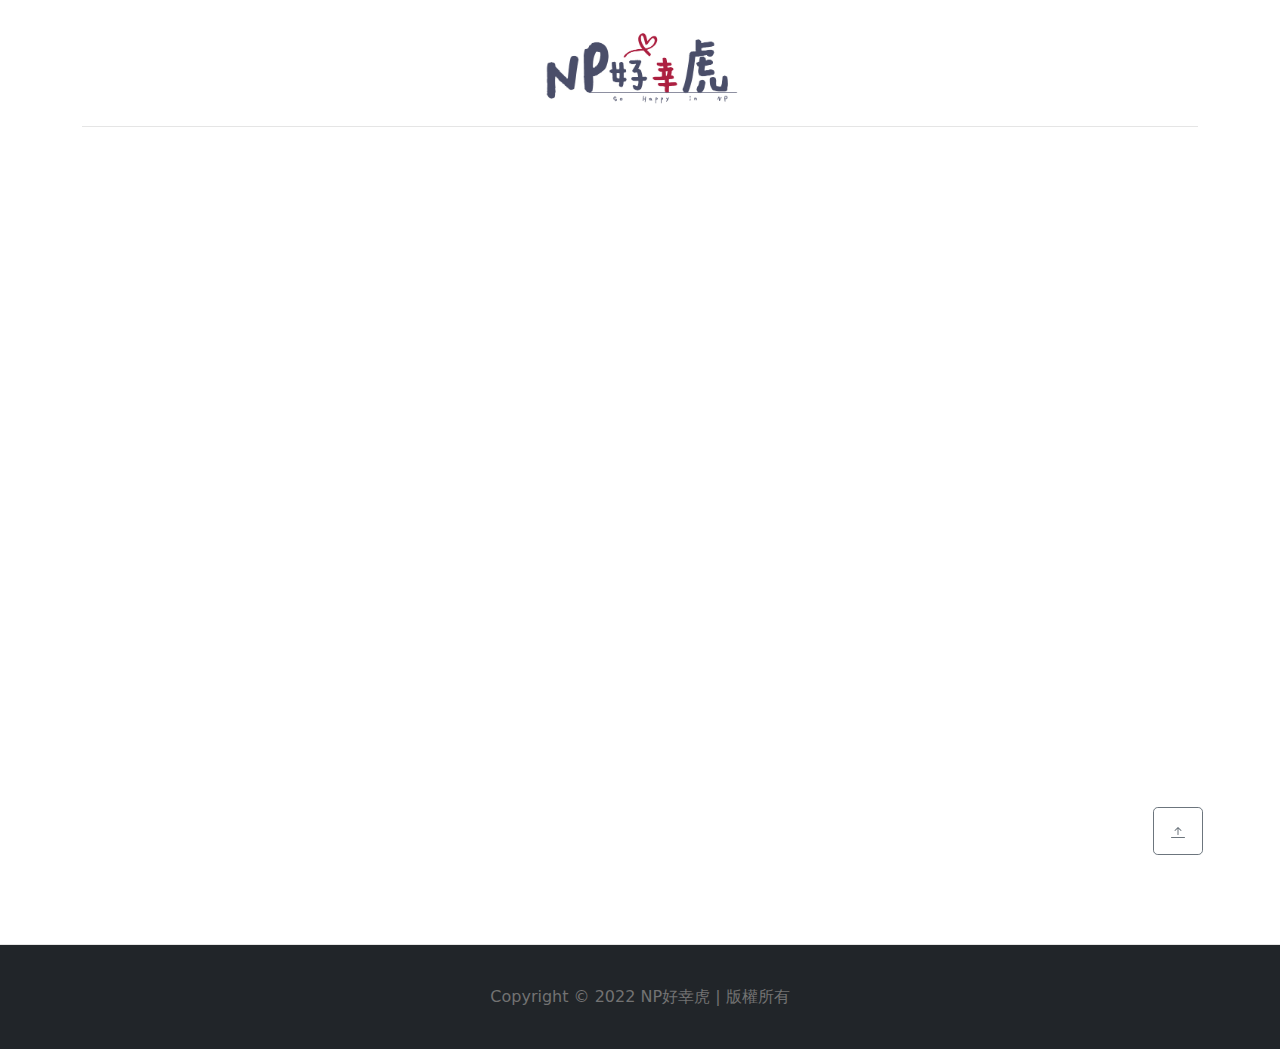
==== index.html @ 92caef4d "Add files via upload" ====
<!doctype html>
<html lang="en">
  <head>
    <meta charset="utf-8">
    <meta name="viewport" content="width=device-width, initial-scale=1">
    <meta name="description" content="">
    <meta name="author" content="Mark Otto, Jacob Thornton, and Bootstrap contributors">
    <meta name="generator" content="Hugo 0.84.0">
    <title>NP好幸虎</title>
    <link rel="canonical" href="https://winnewu.github.io/blog/">
    <!-- Google Fonts -->
    <link href="https://fonts.googleapis.com/css?family=Playfair+Display:700,900&display=swap" rel="stylesheet">
    <link rel="preconnect" href="https://fonts.googleapis.com">
    <link rel="preconnect" href="https://fonts.gstatic.com" crossorigin>
    <link href="https://fonts.googleapis.com/css2?family=Architects+Daughter&family=EB+Garamond:wght@700&family=Noto+Serif+TC:wght@900&display=swap" rel="stylesheet">
    <!-- Bootstrap core CSS -->
    <link href="./assets/css/bootstrap.min.css" rel="stylesheet">
    <!-- Custom styles for this website -->
    <link href="./assets/css/blog.css?time=20220302" rel="stylesheet">
  </head>
  <body>

    <div class="container">
      <header class="blog-header py-3">
        <div class="row flex-nowrap justify-content-between align-items-center">
          <div class="col-4 pt-1"></div>
          <div class="col-4 text-center">
            <img class="blog-logo" src="./assets/img/logo.jpeg" alt="So Happy in NP">
            <!-- <span class="blog-header-logo text-dark"><span class="font-en">NP</span>&nbsp;<span class="font-tc">好幸虎</span></span> -->
            <!-- <span class="link-secondary font-en-human ms-2">So Happy in NP</span> -->
          </div>
          <div class="col-4 d-flex justify-content-end align-items-center">
          </div>
        </div>
      </header>
      <!-- Nav list -->
      <div class="nav-scroller py-1 mb-2">
        <nav class="nav d-flex justify-content-between">
          <!--
          <a class="p-2 link-secondary" href="#">Nav</a>
          <a class="p-2 link-secondary" href="#">Nav</a>
          <a class="p-2 link-secondary" href="#">Nav</a> -->
        </nav>
      </div>
    </div>

    <main class="container">
      <!-- 焦點 -->
      <div class="row mb-2">
        <div class="col-md-12">
          <iframe src='https://cdn.knightlab.com/libs/timeline3/latest/embed/index.html?time=20220302&source=1jwSHTaJuTDzxuJsVJmCEzw0wLOw7IkwbA8tblL-5rIk&font=Default&lang=en&initial_zoom=1&start_at_slide=1&height=730' width='100%' height='750' webkitallowfullscreen mozallowfullscreen allowfullscreen frameborder='0'></iframe>
        </div>
      </div>
      <!-- 文章區 -->
      <div class="row g-5">
        <div class="col-md-8">
        </div>
        <!-- right side -->
        <div class="col-md-4">
        </div>
      </div>
    </main>

    <footer class="blog-footer bg-dark">
      <p>Copyright © 2022 NP好幸虎 | 版權所有</p>
    </footer>
    <!-- Back to top -->
    <a href="#" class="btn btn-outline-secondary btn-lg position-fixed" style="bottom:5%; right:6%;" data-bs-toggle="tooltip" data-bs-placement="top" title="Back to top">
        <svg xmlns="http://www.w3.org/2000/svg" width="16" height="16" fill="currentColor" class="bi bi-arrow-bar-up" viewBox="0 0 16 16">
            <path fill-rule="evenodd" d="M8 10a.5.5 0 0 0 .5-.5V3.707l2.146 2.147a.5.5 0 0 0 .708-.708l-3-3a.5.5 0 0 0-.708 0l-3 3a.5.5 0 1 0 .708.708L7.5 3.707V9.5a.5.5 0 0 0 .5.5zm-7 2.5a.5.5 0 0 1 .5-.5h13a.5.5 0 0 1 0 1h-13a.5.5 0 0 1-.5-.5z" />
        </svg>
    </a>
    <!-- Bootstrap core JS -->
    <script src="./assets/js/bootstrap.bundle.min.js" integrity="sha384-MrcW6ZMFYlzcLA8Nl+NtUVF0sA7MsXsP1UyJoMp4YLEuNSfAP+JcXn/tWtIaxVXM" crossorigin="anonymous"></script>
    <script>
      var tooltipTriggerList = [].slice.call(document.querySelectorAll('[data-bs-toggle="tooltip"]'))
      var tooltipList = tooltipTriggerList.map(function (tooltipTriggerEl) {
        return new bootstrap.Tooltip(tooltipTriggerEl)
      })
    </script>
  </body>
</html>
---- assets/css/blog.css ----
/* stylelint-disable selector-list-comma-newline-after */

.blog-logo {
  width: 60%;
  min-width: 180px;
}

.blog-header {
  line-height: 1;
  border-bottom: 1px solid #e5e5e5;
}

.blog-header-logo {
  font-family: "Playfair Display", Georgia, "Times New Roman", serif/*rtl:Amiri, Georgia, "Times New Roman", serif*/;
  font-size: 2.25rem;
}

.blog-header-logo:hover {
  text-decoration: none;
}

.font-tc {
  font-family: 'Noto Serif TC', serif;
}
.font-en {
  font-family: 'EB Garamond', serif;
}
.font-en-human {
  font-family: 'Architects Daughter', cursive;
}

h1, h2, h3, h4, h5, h6 {
  font-family: "Playfair Display", Georgia, "Times New Roman", serif/*rtl:Amiri, Georgia, "Times New Roman", serif*/;
}

.display-4 {
  font-size: 2.5rem;
}
@media (min-width: 768px) {
  .display-4 {
    font-size: 3rem;
  }
}

.nav-scroller {
  position: relative;
  z-index: 2;
  height: 2.75rem;
  overflow-y: hidden;
}

.nav-scroller .nav {
  display: flex;
  flex-wrap: nowrap;
  padding-bottom: 1rem;
  margin-top: -1px;
  overflow-x: auto;
  text-align: center;
  white-space: nowrap;
  -webkit-overflow-scrolling: touch;
}

.nav-scroller .nav-link {
  padding-top: .75rem;
  padding-bottom: .75rem;
  font-size: .875rem;
}

.card-img-right {
  height: 100%;
  border-radius: 0 3px 3px 0;
}

.flex-auto {
  flex: 0 0 auto;
}

.h-250 { height: 250px; }
@media (min-width: 768px) {
  .h-md-250 { height: 250px; }
}

/* Pagination */
.blog-pagination {
  margin-bottom: 4rem;
}
.blog-pagination > .btn {
  border-radius: 2rem;
}

/*
 * Blog posts
 */
.blog-post {
  margin-bottom: 4rem;
}
.blog-post-title {
  margin-bottom: .25rem;
  font-size: 2.5rem;
}
.blog-post-meta {
  margin-bottom: 1.25rem;
  color: #727272;
}

.code-block {
    padding: 1rem;
    margin-bottom: 1rem;
    background-color: #f7f6f3;
    border-radius: 4px;
}

/*
 * Footer
 */
.blog-footer {
  padding: 2.5rem 0;
  color: #727272;
  text-align: center;
  background-color: #f9f9f9;
  border-top: .05rem solid #e5e5e5;
}
.blog-footer p:last-child {
  margin-bottom: 0;
}
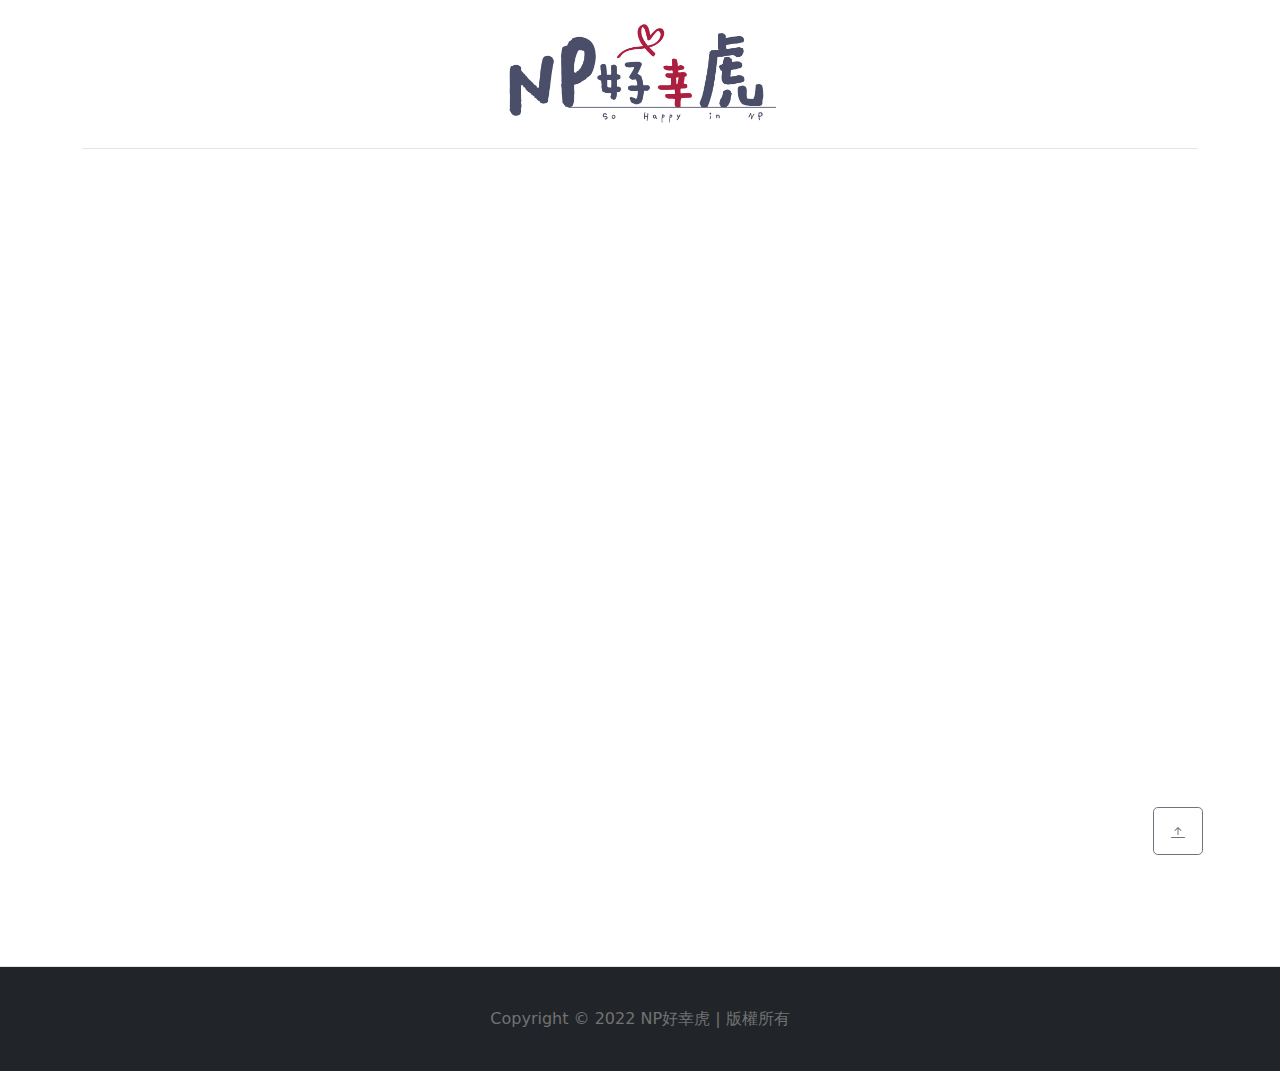
==== commit ce1be4fc: "Update index.html" ====
--- a/index.html
+++ b/index.html
@@ -16,12 +16,12 @@
     <!-- Bootstrap core CSS -->
     <link href="./assets/css/bootstrap.min.css" rel="stylesheet">
     <!-- Custom styles for this website -->
-    <link href="./assets/css/blog.css?time=20220302" rel="stylesheet">
+    <link href="./assets/css/blog.css?time=20220303" rel="stylesheet">
   </head>
   <body>
 
     <div class="container">
-      <header class="blog-header py-3">
+      <header class="blog-header pb-3">
         <div class="row flex-nowrap justify-content-between align-items-center">
           <div class="col-4 pt-1"></div>
           <div class="col-4 text-center">
@@ -48,7 +48,7 @@
       <!-- 焦點 -->
       <div class="row mb-2">
         <div class="col-md-12">
-          <iframe src='https://cdn.knightlab.com/libs/timeline3/latest/embed/index.html?time=20220302&source=1jwSHTaJuTDzxuJsVJmCEzw0wLOw7IkwbA8tblL-5rIk&font=Default&lang=en&initial_zoom=1&start_at_slide=1&height=730' width='100%' height='750' webkitallowfullscreen mozallowfullscreen allowfullscreen frameborder='0'></iframe>
+          <iframe src='https://cdn.knightlab.com/libs/timeline3/latest/embed/index.html?time=20220303&source=1jwSHTaJuTDzxuJsVJmCEzw0wLOw7IkwbA8tblL-5rIk&font=Default&lang=en&initial_zoom=1&start_at_slide=1&height=730' width='100%' height='750' webkitallowfullscreen mozallowfullscreen allowfullscreen frameborder='0'></iframe>
         </div>
       </div>
       <!-- 文章區 -->
--- a/assets/css/blog.css
+++ b/assets/css/blog.css
@@ -1,8 +1,10 @@
 /* stylelint-disable selector-list-comma-newline-after */
 
 .blog-logo {
-  width: 60%;
-  min-width: 180px;
+  width: 300px;
+}
+@media (max-width: 720px) {
+  .blog-logo { width: 100%; }
 }
 
 .blog-header {
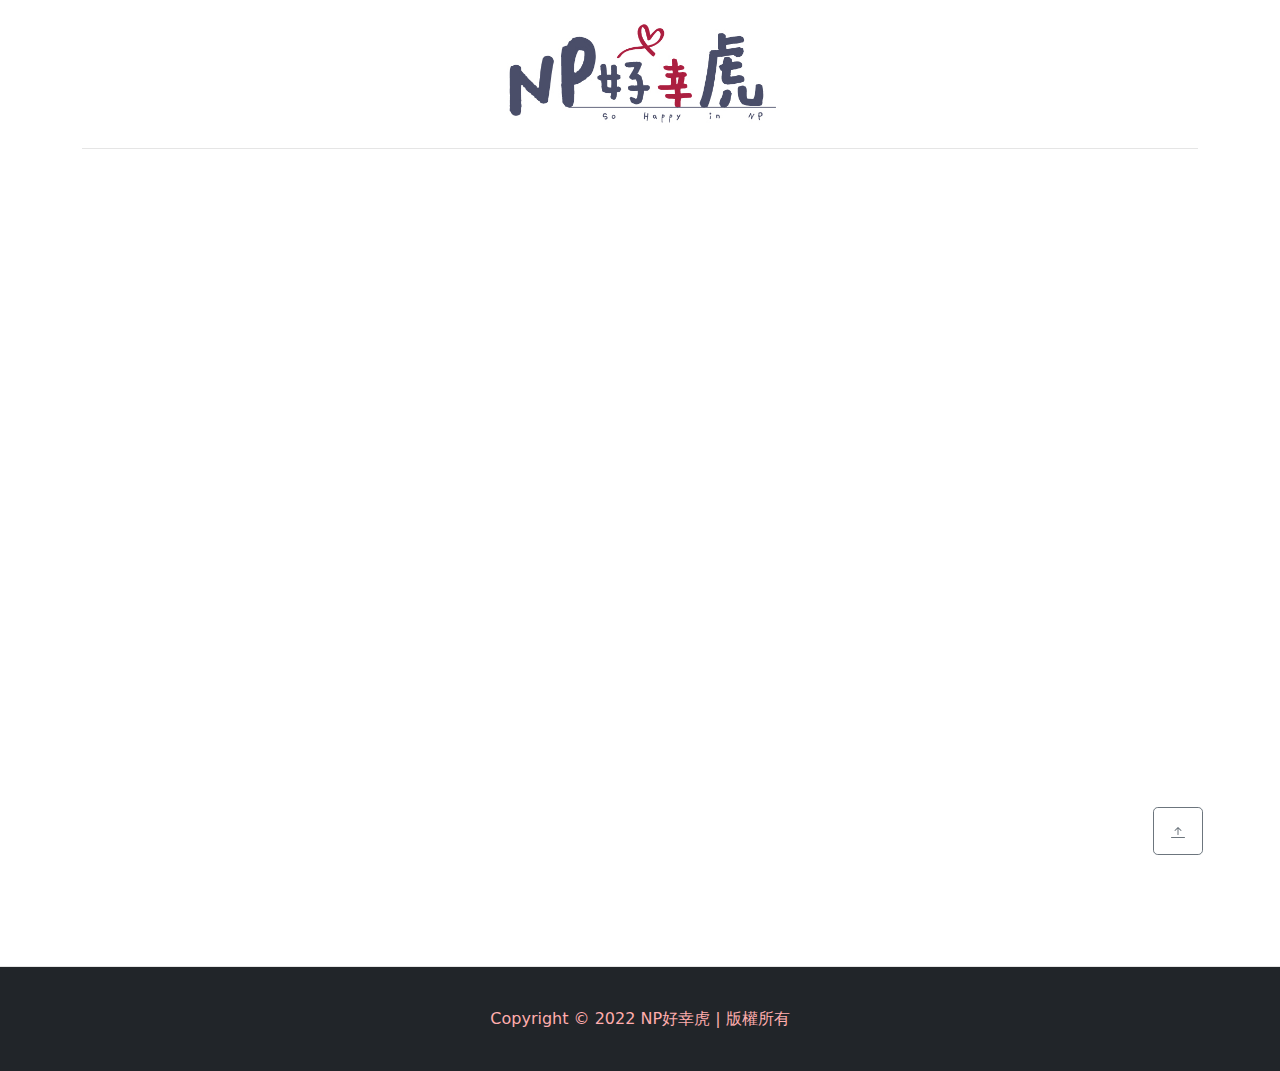
==== commit d8fe17da: "Update index.html" ====
--- a/index.html
+++ b/index.html
@@ -16,7 +16,7 @@
     <!-- Bootstrap core CSS -->
     <link href="./assets/css/bootstrap.min.css" rel="stylesheet">
     <!-- Custom styles for this website -->
-    <link href="./assets/css/blog.css?time=20220303" rel="stylesheet">
+    <link href="./assets/css/blog.css?time=20220303v1" rel="stylesheet">
   </head>
   <body>
 
@@ -48,7 +48,7 @@
       <!-- 焦點 -->
       <div class="row mb-2">
         <div class="col-md-12">
-          <iframe src='https://cdn.knightlab.com/libs/timeline3/latest/embed/index.html?time=20220303&source=1jwSHTaJuTDzxuJsVJmCEzw0wLOw7IkwbA8tblL-5rIk&font=Default&lang=en&initial_zoom=1&start_at_slide=1&height=730' width='100%' height='750' webkitallowfullscreen mozallowfullscreen allowfullscreen frameborder='0'></iframe>
+          <iframe src='https://cdn.knightlab.com/libs/timeline3/latest/embed/index.html?time=20220303v1&source=1jwSHTaJuTDzxuJsVJmCEzw0wLOw7IkwbA8tblL-5rIk&font=Default&lang=en&initial_zoom=1&start_at_slide=1&height=730' width='100%' height='750' webkitallowfullscreen mozallowfullscreen allowfullscreen frameborder='0'></iframe>
         </div>
       </div>
       <!-- 文章區 -->
--- a/assets/css/blog.css
+++ b/assets/css/blog.css
@@ -117,9 +117,9 @@
  */
 .blog-footer {
   padding: 2.5rem 0;
-  color: #727272;
+  color: #ffadad;
   text-align: center;
-  background-color: #f9f9f9;
+  background-color: #4a4e69;
   border-top: .05rem solid #e5e5e5;
 }
 .blog-footer p:last-child {
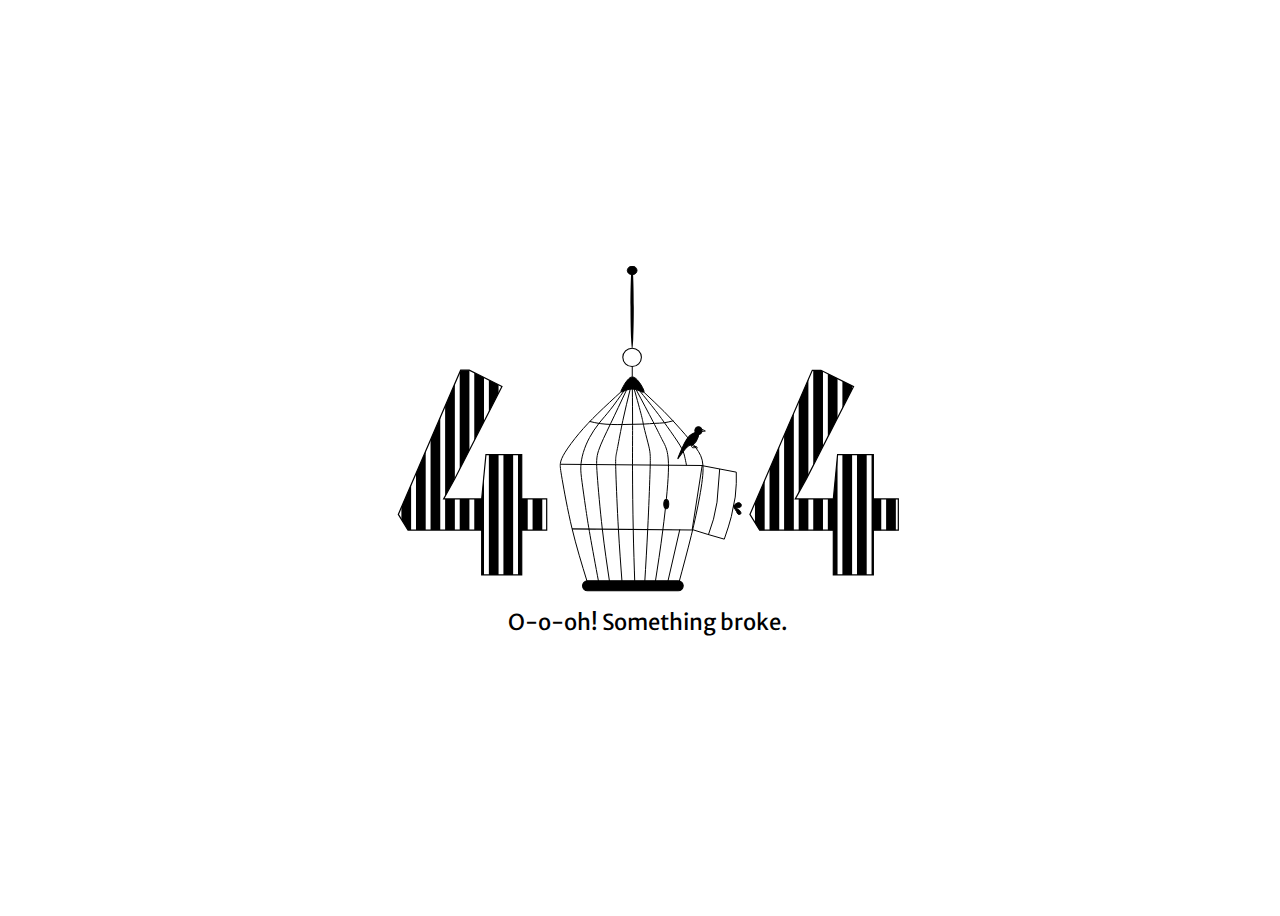
==== commit 8e80e0a3: "Update index.html" ====
--- a/index.html
+++ b/index.html
@@ -1,82 +1,269 @@
 <!doctype html>
 <html lang="en">
-  <head>
-    <meta charset="utf-8">
-    <meta name="viewport" content="width=device-width, initial-scale=1">
-    <meta name="description" content="">
-    <meta name="author" content="Mark Otto, Jacob Thornton, and Bootstrap contributors">
-    <meta name="generator" content="Hugo 0.84.0">
-    <title>NP好幸虎</title>
-    <link rel="canonical" href="https://winnewu.github.io/blog/">
-    <!-- Google Fonts -->
-    <link href="https://fonts.googleapis.com/css?family=Playfair+Display:700,900&display=swap" rel="stylesheet">
-    <link rel="preconnect" href="https://fonts.googleapis.com">
-    <link rel="preconnect" href="https://fonts.gstatic.com" crossorigin>
-    <link href="https://fonts.googleapis.com/css2?family=Architects+Daughter&family=EB+Garamond:wght@700&family=Noto+Serif+TC:wght@900&display=swap" rel="stylesheet">
-    <!-- Bootstrap core CSS -->
-    <link href="./assets/css/bootstrap.min.css" rel="stylesheet">
-    <!-- Custom styles for this website -->
-    <link href="./assets/css/blog.css?time=20220303v1" rel="stylesheet">
-  </head>
-  <body>
-
-    <div class="container">
-      <header class="blog-header pb-3">
-        <div class="row flex-nowrap justify-content-between align-items-center">
-          <div class="col-4 pt-1"></div>
-          <div class="col-4 text-center">
-            <img class="blog-logo" src="./assets/img/logo.jpeg" alt="So Happy in NP">
-            <!-- <span class="blog-header-logo text-dark"><span class="font-en">NP</span>&nbsp;<span class="font-tc">好幸虎</span></span> -->
-            <!-- <span class="link-secondary font-en-human ms-2">So Happy in NP</span> -->
-          </div>
-          <div class="col-4 d-flex justify-content-end align-items-center">
-          </div>
-        </div>
-      </header>
-      <!-- Nav list -->
-      <div class="nav-scroller py-1 mb-2">
-        <nav class="nav d-flex justify-content-between">
-          <!--
-          <a class="p-2 link-secondary" href="#">Nav</a>
-          <a class="p-2 link-secondary" href="#">Nav</a>
-          <a class="p-2 link-secondary" href="#">Nav</a> -->
-        </nav>
-      </div>
-    </div>
-
-    <main class="container">
-      <!-- 焦點 -->
-      <div class="row mb-2">
-        <div class="col-md-12">
-          <iframe src='https://cdn.knightlab.com/libs/timeline3/latest/embed/index.html?time=20220303v1&source=1jwSHTaJuTDzxuJsVJmCEzw0wLOw7IkwbA8tblL-5rIk&font=Default&lang=en&initial_zoom=1&start_at_slide=1&height=730' width='100%' height='750' webkitallowfullscreen mozallowfullscreen allowfullscreen frameborder='0'></iframe>
-        </div>
-      </div>
-      <!-- 文章區 -->
-      <div class="row g-5">
-        <div class="col-md-8">
-        </div>
-        <!-- right side -->
-        <div class="col-md-4">
-        </div>
-      </div>
-    </main>
-
-    <footer class="blog-footer bg-dark">
-      <p>Copyright © 2022 NP好幸虎 | 版權所有</p>
-    </footer>
-    <!-- Back to top -->
-    <a href="#" class="btn btn-outline-secondary btn-lg position-fixed" style="bottom:5%; right:6%;" data-bs-toggle="tooltip" data-bs-placement="top" title="Back to top">
-        <svg xmlns="http://www.w3.org/2000/svg" width="16" height="16" fill="currentColor" class="bi bi-arrow-bar-up" viewBox="0 0 16 16">
-            <path fill-rule="evenodd" d="M8 10a.5.5 0 0 0 .5-.5V3.707l2.146 2.147a.5.5 0 0 0 .708-.708l-3-3a.5.5 0 0 0-.708 0l-3 3a.5.5 0 1 0 .708.708L7.5 3.707V9.5a.5.5 0 0 0 .5.5zm-7 2.5a.5.5 0 0 1 .5-.5h13a.5.5 0 0 1 0 1h-13a.5.5 0 0 1-.5-.5z" />
-        </svg>
-    </a>
-    <!-- Bootstrap core JS -->
-    <script src="./assets/js/bootstrap.bundle.min.js" integrity="sha384-MrcW6ZMFYlzcLA8Nl+NtUVF0sA7MsXsP1UyJoMp4YLEuNSfAP+JcXn/tWtIaxVXM" crossorigin="anonymous"></script>
-    <script>
-      var tooltipTriggerList = [].slice.call(document.querySelectorAll('[data-bs-toggle="tooltip"]'))
-      var tooltipList = tooltipTriggerList.map(function (tooltipTriggerEl) {
-        return new bootstrap.Tooltip(tooltipTriggerEl)
-      })
-    </script>
-  </body>
+
+<head>
+  <meta charset="utf-8">
+  <meta name="viewport" content="width=device-width, initial-scale=1">
+  <meta name="description" content="">
+  <title>404</title>
+  <style>
+    @import url("https://fonts.googleapis.com/css?family=Merriweather+Sans");
+
+    main {
+      height: 100vh;
+      width: 100vw;
+      background: #fff;
+      display: flex;
+      flex-direction: column;
+      justify-content: center;
+      align-items: center;
+      font-family: "Merriweather Sans", sans-serif;
+    }
+
+    main #errorText {
+      font-size: 22px;
+      margin: 14px 0;
+    }
+
+    main #errorLink {
+      font-size: 20px;
+      padding: 12px;
+      border: 1px solid;
+      color: #000;
+      background-color: transparent;
+      text-decoration: none;
+      transition: all 0.5s ease-in-out;
+    }
+
+    main #errorLink:hover,
+    main #errorLink:active {
+      color: #fff;
+      background: #000;
+    }
+
+    main #g6219 {
+      transform-origin: 85px 4px;
+      -webkit-animation: an1 12s 0.5s infinite ease-out;
+      animation: an1 12s 0.5s infinite ease-out;
+    }
+
+    @-webkit-keyframes an1 {
+      0% {
+        transform: rotate(0);
+      }
+
+      5% {
+        transform: rotate(3deg);
+      }
+
+      15% {
+        transform: rotate(-2.5deg);
+      }
+
+      25% {
+        transform: rotate(2deg);
+      }
+
+      35% {
+        transform: rotate(-1.5deg);
+      }
+
+      45% {
+        transform: rotate(1deg);
+      }
+
+      55% {
+        transform: rotate(-1.5deg);
+      }
+
+      65% {
+        transform: rotate(2deg);
+      }
+
+      75% {
+        transform: rotate(-2deg);
+      }
+
+      85% {
+        transform: rotate(2.5deg);
+      }
+
+      95% {
+        transform: rotate(-3deg);
+      }
+
+      100% {
+        transform: rotate(0);
+      }
+    }
+
+    @keyframes an1 {
+      0% {
+        transform: rotate(0);
+      }
+
+      5% {
+        transform: rotate(3deg);
+      }
+
+      15% {
+        transform: rotate(-2.5deg);
+      }
+
+      25% {
+        transform: rotate(2deg);
+      }
+
+      35% {
+        transform: rotate(-1.5deg);
+      }
+
+      45% {
+        transform: rotate(1deg);
+      }
+
+      55% {
+        transform: rotate(-1.5deg);
+      }
+
+      65% {
+        transform: rotate(2deg);
+      }
+
+      75% {
+        transform: rotate(-2deg);
+      }
+
+      85% {
+        transform: rotate(2.5deg);
+      }
+
+      95% {
+        transform: rotate(-3deg);
+      }
+
+      100% {
+        transform: rotate(0);
+      }
+    }
+  </style>
+</head>
+
+<body>
+  <main>
+    <svg viewBox="0 0 541.17206 328.45184" height="328.45184" width="541.17206" id="svg2" version="1.1">
+      <metadata id="metadata8">
+      </metadata>
+      <defs id="defs6">
+        <pattern patternUnits="userSpaceOnUse" width="1.5" height="1" patternTransform="translate(0,0) scale(10,10)"
+          id="Strips2_1">
+          <rect style="fill:black;stroke:none" x="0" y="-0.5" width="1" height="2" id="rect5419" />
+        </pattern>
+        <linearGradient osb:paint="solid" id="linearGradient6096">
+          <stop id="stop6094" offset="0" style="stop-color:#000000;stop-opacity:1;" />
+        </linearGradient>
+      </defs>
+      <g transform="translate(170.14515,0.038164)" id="layer1">
+        <g id="g6219">
+          <path transform="matrix(1.0150687,0,0,11.193923,-1.3895945,-2685.7441)"
+            style="display:inline;fill:#000000;fill-opacity:1;stroke:#000000;stroke-width:0.1px;stroke-linecap:butt;stroke-linejoin:miter;stroke-opacity:1;"
+            d="m 145.0586,263.51309 c -90.20375,-0.0994 -119.20375,-0.0994 -119.20375,-0.0994" id="path6180" />
+          <g id="g6174">
+            <ellipse ry="9.161705" rx="9.3055239" cy="91.32917" cx="84.963676" id="path4488"
+              style="display:inline;opacity:1;fill:none;fill-opacity:0.4627451;fill-rule:nonzero;stroke:#000000;stroke-width:1.08691013;stroke-miterlimit:4;stroke-dasharray:none;stroke-opacity:1;" />
+            <path id="path4490"
+              d="m 84.984382,-0.03816399 c 0.911733,-5.0186e-4 1.661858,18.47051499 1.674386,41.22988399 0.0069,12.610431 -0.214009,23.904598 -0.56753,31.469836 -0.282878,6.088471 -0.652275,9.761785 -1.058838,9.762119 -0.406564,3.33e-4 -0.78198,-3.672386 -1.074838,-9.760657 -0.36185,-7.564779 -0.595233,-18.858715 -0.602175,-31.469228 -0.01253,-22.759565 0.717262,-41.23145213 1.628995,-41.23195399 z"
+              style="display:inline;fill:#000000;stroke:none;stroke-width:0.23743393px;stroke-linecap:butt;stroke-linejoin:miter;stroke-opacity:1;" />
+            <path id="path4496"
+              d="m 85.115421,100.5729 c -0.0036,3.37532 -0.0071,6.75165 -0.0107,10.12897 m 0.512159,0.18258 c -1.914603,-0.23621 -3.505591,1.17801 -4.861444,2.68113 -1.355853,1.50312 -2.473764,3.09173 -3.387866,4.59538 -0.914103,1.50365 -1.620209,2.91586 -2.416229,4.41952 -0.79602,1.50365 -1.67928,3.09352 -0.808656,3.24054 0.870624,0.14702 3.490408,-1.14815 5.700074,-1.91396 2.209666,-0.76581 4.001473,-1.00079 5.922125,-0.86765 1.920652,0.13314 3.947462,0.6325 6.245357,1.6195 2.297896,0.98701 4.861161,2.46015 4.9051,0.91309 0.04394,-1.54706 -2.430929,-6.11379 -4.787811,-9.33976 -2.356882,-3.22597 -4.596047,-5.11158 -6.51065,-5.34779 z"
+              style="display:inline;fill:#000000;fill-opacity:1;stroke:#000000;stroke-width:1px;stroke-linecap:butt;stroke-linejoin:miter;stroke-opacity:1;" />
+            <rect ry="5" y="314.84082" x="35.355339" height="9.8994951" width="100.76272" id="rect4553"
+              style="display:inline;opacity:1;fill:#000000;fill-opacity:1;fill-rule:nonzero;stroke:#000000;stroke-width:1.00157475;stroke-miterlimit:4;stroke-dasharray:none;stroke-opacity:1;" />
+            <path id="path4513"
+              d="m 74.6875,125.03748 c -8.394789,7.68654 -16.790624,15.37405 -23.988969,22.38484 -7.198345,7.0108 -13.197555,13.3433 -18.781379,20.01048 -5.583823,6.66719 -10.749655,13.66605 -13.916608,18.7496 -3.166952,5.08355 -4.333432,8.24971 -4.750315,11.08369 -0.416883,2.83399 -0.08368,5.33304 1.809372,16.25302 1.893048,10.91998 5.343489,30.24673 9.760132,48.66349 4.416642,18.41676 9.798356,35.91675 15.180267,53.41738"
+              style="display:inline;fill:none;stroke:#000000;stroke-width:1px;stroke-linecap:butt;stroke-linejoin:miter;stroke-opacity:1;" />
+            <path id="path4517"
+              d="m 76.9375,124.66248 c -4.548745,6.50695 -9.29087,13.29053 -13.530749,18.69724 -4.239879,5.4067 -8.072459,9.57255 -11.572943,13.98975 -3.500484,4.41719 -6.66636,9.08269 -9.333429,13.99996 -2.66707,4.91727 -4.833205,10.08267 -6.333458,15.08327 -1.500252,5.0006 -2.33339,9.8328 -2.500149,14.33343 -0.166759,4.50062 0.333124,8.66631 1.249922,15.50064 0.916798,6.83434 2.249854,16.33237 3.499902,24.91604 1.250047,8.58368 2.416611,16.24967 4.583438,28.58394 2.166827,12.33427 5.333153,29.33244 8.499966,46.33323"
+              style="display:inline;fill:none;stroke:#000000;stroke-width:1px;stroke-linecap:butt;stroke-linejoin:miter;stroke-opacity:1;" />
+            <path id="path4521"
+              d="m 96.8125,126.22498 c 6.89586,6.45836 13.7917,12.9167 19.98957,19.14581 6.19786,6.22912 11.69789,12.22914 17.11456,18.39581 5.41666,6.16667 10.74996,12.49995 14.74993,17.91655 3.99997,5.41659 6.66659,9.91653 7.16671,17.83316 0.50012,7.91664 -1.16644,19.24921 -3.3502,31.24619 -2.18376,11.99698 -4.81616,24.33632 -8.42063,38.99809 -3.60448,14.66177 -8.06212,31.17154 -12.56244,47.83939"
+              style="display:inline;fill:none;stroke:#000000;stroke-width:1px;stroke-linecap:butt;stroke-linejoin:miter;stroke-opacity:1;" />
+            <path id="path4525"
+              d="m 91.9375,124.09998 c 5.854072,7.16655 11.70824,14.33322 16.21863,20.16651 4.51039,5.83328 7.67706,10.33329 11.92718,16.33346 4.25012,6.00017 9.58322,13.49984 12.66653,18.58299 3.08332,5.08314 3.91663,7.74974 4.68205,10.91384 0.76542,3.1641 1.40129,6.50242 1.69781,8.02406 0.29651,1.52165 0.22299,1.06579 0.14933,0.60912"
+              style="display:inline;fill:none;stroke:#000000;stroke-width:1px;stroke-linecap:butt;stroke-linejoin:miter;stroke-opacity:1;" />
+            <path id="path4533"
+              d="m 89,123.66248 c 6.159885,11.51771 12.31996,23.03577 16.83724,31.78904 4.51728,8.75327 7.29964,14.54985 9.24424,18.32123 1.9446,3.77138 3.00519,5.42118 4.1838,9.19262 1.17861,3.77144 2.47477,9.6631 1.94443,23.80647 -0.53034,14.14338 -2.88706,36.53226 -5.4209,56.44951 -2.53383,19.91725 -5.24428,37.35836 -7.95503,54.80146"
+              style="display:inline;fill:none;stroke:#000000;stroke-width:1px;stroke-linecap:butt;stroke-linejoin:miter;stroke-opacity:1;" />
+            <path id="path4537"
+              d="m 87.0625,123.03748 c 2.916637,10.42937 5.833458,20.8594 7.291964,26.66356 1.458505,5.80416 1.458505,6.98257 2.402021,11.11052 0.943517,4.12795 2.827535,11.19302 4.065005,16.02501 1.23748,4.832 1.82668,7.42447 2.12139,10.84263 0.29471,3.41815 0.29471,7.65958 -0.11785,20.44893 -0.41255,12.78934 -1.23731,34.11536 -2.18014,53.62015 -0.94282,19.50478 -2.003429,37.18159 -3.064154,54.86032"
+              style="display:inline;fill:none;stroke:#000000;stroke-width:1px;stroke-linecap:butt;stroke-linejoin:miter;stroke-opacity:1;" />
+            <path id="path4541"
+              d="m 85.206367,122.98266 c 0.117841,11.74369 0.235693,23.48835 0.235693,36.55072 -10e-7,13.06238 -0.117833,27.43796 -0.05891,45.3521 0.05892,17.91413 0.29461,39.36153 0.707091,58.80738 0.412482,19.44585 1.001711,36.88701 1.590999,54.32995"
+              style="display:inline;fill:none;stroke:#000000;stroke-width:1px;stroke-linecap:butt;stroke-linejoin:miter;stroke-opacity:1;" />
+            <path id="path4545"
+              d="m 83.12978,122.92016 c -2.601311,10.56131 -5.214983,21.17282 -7.40283,31.41665 -2.187847,10.24384 -3.955407,20.14218 -5.074975,26.03483 -1.119568,5.89264 -1.59092,7.77805 -1.885708,10.07706 -0.294789,2.29901 -0.412567,5.0079 5.1e-5,17.56339 0.412617,12.55548 1.355064,34.93859 2.474996,54.74239 1.119932,19.80379 2.415574,37.00049 3.712005,54.20767"
+              style="display:inline;fill:none;stroke:#000000;stroke-width:1px;stroke-linecap:butt;stroke-linejoin:miter;stroke-opacity:1;" />
+            <path id="path4549"
+              d="m 79.25478,124.23266 c -5.440192,11.56251 -10.880951,23.12622 -15.899657,33.56368 -5.018706,10.43747 -9.614414,19.74672 -11.912808,26.70033 -2.298394,6.95362 -2.298394,11.54922 -1.355419,24.57415 0.942974,13.02493 2.828182,34.46917 5.066095,53.84746 2.237913,19.37829 4.833109,36.71892 7.425959,54.04387"
+              style="display:inline;fill:none;stroke:#000000;stroke-width:1px;stroke-linecap:butt;stroke-linejoin:miter;stroke-opacity:1;" />
+            <path id="path4556"
+              d="m 42.426407,155.38825 c 3.4184,0.82513 6.836082,1.65009 10.606997,2.18034 3.770916,0.53024 7.89657,0.76599 11.608535,0.88382 3.711965,0.11782 7.012548,0.11782 10.429711,0.0589 3.417163,-0.0589 6.953769,-0.17681 10.606588,-0.23572 3.652818,-0.0589 7.425155,-0.0589 11.137027,-0.23569 3.711875,-0.17679 7.366225,-0.53043 10.724475,-0.70716 3.35826,-0.17672 6.4233,-0.17672 9.48702,-0.58922 3.06372,-0.41251 6.12885,-1.23774 9.1918,-2.06238"
+              style="display:inline;fill:none;stroke:#000000;stroke-width:1px;stroke-linecap:butt;stroke-linejoin:miter;stroke-opacity:1;" />
+            <path id="path4560" d="m 13.113199,198.16821 c 47.547038,0.40361 95.093071,0.80721 142.638101,1.2108"
+              style="display:inline;fill:none;stroke:#000000;stroke-width:1.00614154px;stroke-linecap:butt;stroke-linejoin:miter;stroke-opacity:1;" />
+            <path id="path4529" d="m 132.6875,263.34998 c -4.2289,18.4155 -8.45806,36.83216 -12.6875,55.25"
+              style="display:inline;fill:none;stroke:#000000;stroke-width:1px;stroke-linecap:butt;stroke-linejoin:miter;stroke-opacity:1;" />
+            <ellipse ry="4.6715717" rx="2.5" cy="238.08525" cx="119.12262" id="path4614"
+              style="display:inline;opacity:1;fill:#000000;fill-opacity:1;fill-rule:nonzero;stroke:#000000;stroke-width:1.00157475;stroke-miterlimit:4;stroke-dasharray:none;stroke-opacity:1;" />
+            <ellipse ry="4.3158579" rx="4.9001703" cy="4.3948641" cx="85.016434" id="path4616"
+              style="display:inline;opacity:1;fill:#000000;fill-opacity:1;fill-rule:nonzero;stroke:#000000;stroke-width:0.82170224;stroke-miterlimit:4;stroke-dasharray:none;stroke-opacity:1;" />
+            <ellipse transform="translate(-170.14515,-0.038164)" ry="3.880542" rx="3.5777507" cy="164.5713"
+              cx="321.42224" id="path4565"
+              style="opacity:1;fill:#000000;fill-opacity:1;fill-rule:nonzero;stroke:#000000;stroke-width:1.00157475;stroke-miterlimit:4;stroke-dasharray:none;stroke-opacity:1;" />
+            <path transform="translate(-170.14515,-0.038164)" id="path4567"
+              d="m 321.74355,168.0687 c -1e-5,3.3913 -3.42414,11.26702 -8.73834,11.26702 -5.3142,0 -18.59463,27.24606 -8.38477,3.759 1.35199,-3.11016 5.69513,-12.89881 10.50609,-15.15612 8.05545,-3.77965 6.61702,-3.26121 6.61702,0.1301 z"
+              style="opacity:1;fill:#000000;fill-opacity:1;fill-rule:nonzero;stroke:#000000;stroke-width:1.00157475;stroke-miterlimit:4;stroke-dasharray:none;stroke-opacity:1;" />
+            <path transform="translate(-170.14515,-0.038164)" id="path4570"
+              d="m 325,163.45184 c 1.66722,0.62594 3.33388,1.25167 3.33438,1.56444 5e-4,0.31276 -1.66671,0.31276 -3.33438,0.31276"
+              style="fill:none;stroke:#000000;stroke-width:1px;stroke-linecap:butt;stroke-linejoin:miter;stroke-opacity:1;" />
+            <path transform="translate(-170.14515,-0.038164)" id="path4578"
+              d="m 314.72098,177.37003 c -0.21488,1.64138 -0.42965,3.28197 0.28484,3.96351 0.71449,0.68155 2.35396,0.39999 3.99418,0.1183"
+              style="fill:none;stroke:#000000;stroke-width:1px;stroke-linecap:butt;stroke-linejoin:miter;stroke-opacity:1;" />
+            <path transform="translate(-170.14515,-0.038164)" id="path4578-1"
+              d="m 316,176.45184 c -0.29612,1.41007 -0.59214,2.81967 -0.25801,3.48764 0.33413,0.66798 1.29605,0.59017 2.25801,0.51236"
+              style="fill:none;stroke:#000000;stroke-width:1px;stroke-linecap:butt;stroke-linejoin:miter;stroke-opacity:1;" />
+            <path transform="translate(-170.14515,-0.038164)" id="path4610"
+              d="m 318,180.45184 c 0.66667,0 1.33434,0 1.501,0.16616 0.16667,0.16617 -0.16667,0.49951 0.001,0.66667 0.16767,0.16717 0.68771,0.16717 0.89053,0.36949 0.20282,0.20233 -0.0582,0.46335 -0.39253,0.79768"
+              style="fill:none;stroke:#000000;stroke-width:1px;stroke-linecap:butt;stroke-linejoin:miter;stroke-opacity:1;" />
+            <path id="path4573"
+              d="m 155,199.59998 34.15106,6.52318 v 11.49049 l -1.06066,13.43503 -3.88908,19.44543 -3.00521,10.42983 -4.06586,12.19759 -17.14734,-4.94975 -14.92431,-4.65869 v 0 L 155,199.59998"
+              style="fill:none;stroke:#000000;stroke-width:1px;stroke-linecap:butt;stroke-linejoin:miter;stroke-opacity:1" />
+            <path id="path4575" d="m 172.53405,202.94118 -2.65165,33.23402 -3.53553,16.97056 -5.12652,15.73313"
+              style="fill:none;stroke:#000000;stroke-width:1px;stroke-linecap:butt;stroke-linejoin:miter;stroke-opacity:1" />
+            <path id="path4579"
+              d="m 187.2662,239.00256 c 0.76634,-0.82482 2.12163,-2.00333 3.50552,-2.26818 1.38389,-0.26485 2.79921,0.38383 3.2412,1.53192 0.442,1.14808 -0.0885,2.79852 -1.5624,3.24089 -1.4739,0.44236 -3.88809,-0.32312 -3.7995,0.001 0.0886,0.32427 2.68064,1.73812 4.00626,3.12221 1.32563,1.38408 1.38456,2.73956 0.79537,3.38822 -0.5892,0.64866 -1.82576,0.58977 -2.53349,0.11762 -0.70773,-0.47215 -0.88437,-1.35536 -1.59092,-2.65068 -0.70656,-1.29532 -1.94507,-3.00565 -2.47512,-4.09626 -0.53005,-1.09062 -0.35326,-1.56206 0.41308,-2.38689 z"
+              style="fill:#000000;fill-opacity:1;stroke:#000000;stroke-width:1px;stroke-linecap:butt;stroke-linejoin:miter;stroke-opacity:1" />
+          </g>
+        </g>
+      </g>
+      <g id="layer3">
+        <g id="text4526" style="fill:url(#Strips2_1);fill-opacity:1;stroke:none;stroke-width:1.23488784;"
+          transform="matrix(0.97168718,0,0,1.0291378,170.14515,0.038164)" aria-label="4">
+          <path id="path4555"
+            style="fill:url(#Strips2_1);fill-opacity:1;stroke:#000000;stroke-width:1.23488784;stroke-opacity:1"
+            d="M -0.46490841,256.59082 H -26.166013 v 43.5298 h -41.214384 v -43.5298 h -75.829833 l -9.95629,-15.28174 64.136994,-140.0826 h 8.914347 l 33.573515,15.8606 -48.507941,89.60655 -11.461305,19.56526 h 39.130513 l 4.399288,-43.06672 h 36.815096 v 43.06672 h 25.70110459 z" />
+        </g>
+        <g id="text4526-2" style="fill:url(#Strips2_1);fill-opacity:1;stroke:none;stroke-width:1.23488784;"
+          transform="matrix(0.97168718,0,0,1.0291378,377.95605,103.2934)" aria-label="4">
+          <path id="path4558"
+            style="fill:url(#Strips2_1);fill-opacity:1;stroke:#000000;stroke-width:1.23488784;stroke-opacity:1"
+            d="m 147.55592,156.33602 h -25.70111 v 43.5298 H 80.640431 v -43.5298 H 4.8105946 L -5.1456892,141.05429 58.991302,0.97168512 h 8.914347 L 101.47916,16.832277 52.971223,106.43883 41.50992,126.00409 h 39.130511 l 4.399288,-43.06672 h 36.815091 v 43.06672 h 25.70111 z" />
+        </g>
+      </g>
+    </svg>
+
+    <p id="errorText">O-o-oh! Something broke.</p>
+  </main>
+</body>
+
 </html>
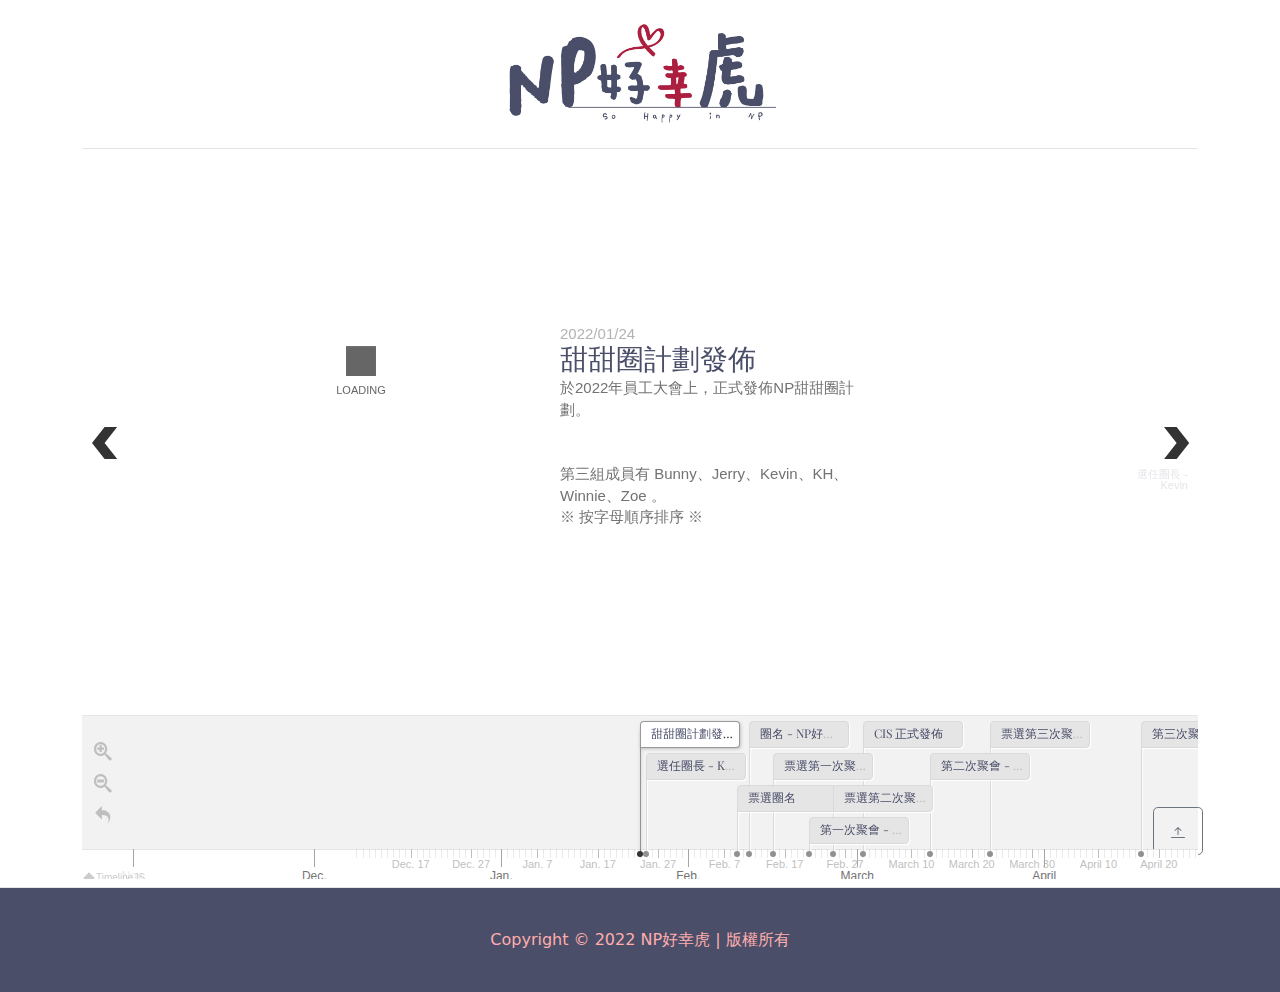
==== commit 3027de1d: "update" ====
--- a/index.html
+++ b/index.html
@@ -5,265 +5,105 @@
   <meta charset="utf-8">
   <meta name="viewport" content="width=device-width, initial-scale=1">
   <meta name="description" content="">
-  <title>404</title>
-  <style>
-    @import url("https://fonts.googleapis.com/css?family=Merriweather+Sans");
-
-    main {
-      height: 100vh;
-      width: 100vw;
-      background: #fff;
-      display: flex;
-      flex-direction: column;
-      justify-content: center;
-      align-items: center;
-      font-family: "Merriweather Sans", sans-serif;
-    }
-
-    main #errorText {
-      font-size: 22px;
-      margin: 14px 0;
-    }
-
-    main #errorLink {
-      font-size: 20px;
-      padding: 12px;
-      border: 1px solid;
-      color: #000;
-      background-color: transparent;
-      text-decoration: none;
-      transition: all 0.5s ease-in-out;
-    }
-
-    main #errorLink:hover,
-    main #errorLink:active {
-      color: #fff;
-      background: #000;
-    }
-
-    main #g6219 {
-      transform-origin: 85px 4px;
-      -webkit-animation: an1 12s 0.5s infinite ease-out;
-      animation: an1 12s 0.5s infinite ease-out;
-    }
-
-    @-webkit-keyframes an1 {
-      0% {
-        transform: rotate(0);
-      }
-
-      5% {
-        transform: rotate(3deg);
-      }
-
-      15% {
-        transform: rotate(-2.5deg);
-      }
-
-      25% {
-        transform: rotate(2deg);
-      }
-
-      35% {
-        transform: rotate(-1.5deg);
-      }
-
-      45% {
-        transform: rotate(1deg);
-      }
-
-      55% {
-        transform: rotate(-1.5deg);
-      }
-
-      65% {
-        transform: rotate(2deg);
-      }
-
-      75% {
-        transform: rotate(-2deg);
-      }
-
-      85% {
-        transform: rotate(2.5deg);
-      }
-
-      95% {
-        transform: rotate(-3deg);
-      }
-
-      100% {
-        transform: rotate(0);
-      }
-    }
-
-    @keyframes an1 {
-      0% {
-        transform: rotate(0);
-      }
-
-      5% {
-        transform: rotate(3deg);
-      }
-
-      15% {
-        transform: rotate(-2.5deg);
-      }
-
-      25% {
-        transform: rotate(2deg);
-      }
-
-      35% {
-        transform: rotate(-1.5deg);
-      }
-
-      45% {
-        transform: rotate(1deg);
-      }
-
-      55% {
-        transform: rotate(-1.5deg);
-      }
-
-      65% {
-        transform: rotate(2deg);
-      }
-
-      75% {
-        transform: rotate(-2deg);
-      }
-
-      85% {
-        transform: rotate(2.5deg);
-      }
-
-      95% {
-        transform: rotate(-3deg);
-      }
-
-      100% {
-        transform: rotate(0);
-      }
-    }
-  </style>
+  <meta name="author" content="N-Partner, So-Happy-in-NP, Winnie">
+  <title>NP好幸虎 ::: So Happy in NP</title>
+  <link rel="icon" type="image/svg+xml" href="./assets/img/logo.jpeg">
+  <!-- Google Fonts -->
+  <link href="https://fonts.googleapis.com/css?family=Playfair+Display:700,900&display=swap" rel="stylesheet">
+  <link rel="preconnect" href="https://fonts.googleapis.com">
+  <link rel="preconnect" href="https://fonts.gstatic.com" crossorigin>
+  <link
+    href="https://fonts.googleapis.com/css2?family=Architects+Daughter&family=EB+Garamond:wght@700&family=Noto+Serif+TC:wght@900&display=swap"
+    rel="stylesheet">
+  <link rel="stylesheet" type="text/css" href="./assets/css/timeline3.css">
+    <!-- Bootstrap core CSS -->
+  <link href="./assets/css/bootstrap.min.css" rel="stylesheet">
+  <!-- Custom styles for this website -->
+  <link href="./assets/css/blog.css?uptime=20220419v1" rel="stylesheet">
 </head>
 
 <body>
-  <main>
-    <svg viewBox="0 0 541.17206 328.45184" height="328.45184" width="541.17206" id="svg2" version="1.1">
-      <metadata id="metadata8">
-      </metadata>
-      <defs id="defs6">
-        <pattern patternUnits="userSpaceOnUse" width="1.5" height="1" patternTransform="translate(0,0) scale(10,10)"
-          id="Strips2_1">
-          <rect style="fill:black;stroke:none" x="0" y="-0.5" width="1" height="2" id="rect5419" />
-        </pattern>
-        <linearGradient osb:paint="solid" id="linearGradient6096">
-          <stop id="stop6094" offset="0" style="stop-color:#000000;stop-opacity:1;" />
-        </linearGradient>
-      </defs>
-      <g transform="translate(170.14515,0.038164)" id="layer1">
-        <g id="g6219">
-          <path transform="matrix(1.0150687,0,0,11.193923,-1.3895945,-2685.7441)"
-            style="display:inline;fill:#000000;fill-opacity:1;stroke:#000000;stroke-width:0.1px;stroke-linecap:butt;stroke-linejoin:miter;stroke-opacity:1;"
-            d="m 145.0586,263.51309 c -90.20375,-0.0994 -119.20375,-0.0994 -119.20375,-0.0994" id="path6180" />
-          <g id="g6174">
-            <ellipse ry="9.161705" rx="9.3055239" cy="91.32917" cx="84.963676" id="path4488"
-              style="display:inline;opacity:1;fill:none;fill-opacity:0.4627451;fill-rule:nonzero;stroke:#000000;stroke-width:1.08691013;stroke-miterlimit:4;stroke-dasharray:none;stroke-opacity:1;" />
-            <path id="path4490"
-              d="m 84.984382,-0.03816399 c 0.911733,-5.0186e-4 1.661858,18.47051499 1.674386,41.22988399 0.0069,12.610431 -0.214009,23.904598 -0.56753,31.469836 -0.282878,6.088471 -0.652275,9.761785 -1.058838,9.762119 -0.406564,3.33e-4 -0.78198,-3.672386 -1.074838,-9.760657 -0.36185,-7.564779 -0.595233,-18.858715 -0.602175,-31.469228 -0.01253,-22.759565 0.717262,-41.23145213 1.628995,-41.23195399 z"
-              style="display:inline;fill:#000000;stroke:none;stroke-width:0.23743393px;stroke-linecap:butt;stroke-linejoin:miter;stroke-opacity:1;" />
-            <path id="path4496"
-              d="m 85.115421,100.5729 c -0.0036,3.37532 -0.0071,6.75165 -0.0107,10.12897 m 0.512159,0.18258 c -1.914603,-0.23621 -3.505591,1.17801 -4.861444,2.68113 -1.355853,1.50312 -2.473764,3.09173 -3.387866,4.59538 -0.914103,1.50365 -1.620209,2.91586 -2.416229,4.41952 -0.79602,1.50365 -1.67928,3.09352 -0.808656,3.24054 0.870624,0.14702 3.490408,-1.14815 5.700074,-1.91396 2.209666,-0.76581 4.001473,-1.00079 5.922125,-0.86765 1.920652,0.13314 3.947462,0.6325 6.245357,1.6195 2.297896,0.98701 4.861161,2.46015 4.9051,0.91309 0.04394,-1.54706 -2.430929,-6.11379 -4.787811,-9.33976 -2.356882,-3.22597 -4.596047,-5.11158 -6.51065,-5.34779 z"
-              style="display:inline;fill:#000000;fill-opacity:1;stroke:#000000;stroke-width:1px;stroke-linecap:butt;stroke-linejoin:miter;stroke-opacity:1;" />
-            <rect ry="5" y="314.84082" x="35.355339" height="9.8994951" width="100.76272" id="rect4553"
-              style="display:inline;opacity:1;fill:#000000;fill-opacity:1;fill-rule:nonzero;stroke:#000000;stroke-width:1.00157475;stroke-miterlimit:4;stroke-dasharray:none;stroke-opacity:1;" />
-            <path id="path4513"
-              d="m 74.6875,125.03748 c -8.394789,7.68654 -16.790624,15.37405 -23.988969,22.38484 -7.198345,7.0108 -13.197555,13.3433 -18.781379,20.01048 -5.583823,6.66719 -10.749655,13.66605 -13.916608,18.7496 -3.166952,5.08355 -4.333432,8.24971 -4.750315,11.08369 -0.416883,2.83399 -0.08368,5.33304 1.809372,16.25302 1.893048,10.91998 5.343489,30.24673 9.760132,48.66349 4.416642,18.41676 9.798356,35.91675 15.180267,53.41738"
-              style="display:inline;fill:none;stroke:#000000;stroke-width:1px;stroke-linecap:butt;stroke-linejoin:miter;stroke-opacity:1;" />
-            <path id="path4517"
-              d="m 76.9375,124.66248 c -4.548745,6.50695 -9.29087,13.29053 -13.530749,18.69724 -4.239879,5.4067 -8.072459,9.57255 -11.572943,13.98975 -3.500484,4.41719 -6.66636,9.08269 -9.333429,13.99996 -2.66707,4.91727 -4.833205,10.08267 -6.333458,15.08327 -1.500252,5.0006 -2.33339,9.8328 -2.500149,14.33343 -0.166759,4.50062 0.333124,8.66631 1.249922,15.50064 0.916798,6.83434 2.249854,16.33237 3.499902,24.91604 1.250047,8.58368 2.416611,16.24967 4.583438,28.58394 2.166827,12.33427 5.333153,29.33244 8.499966,46.33323"
-              style="display:inline;fill:none;stroke:#000000;stroke-width:1px;stroke-linecap:butt;stroke-linejoin:miter;stroke-opacity:1;" />
-            <path id="path4521"
-              d="m 96.8125,126.22498 c 6.89586,6.45836 13.7917,12.9167 19.98957,19.14581 6.19786,6.22912 11.69789,12.22914 17.11456,18.39581 5.41666,6.16667 10.74996,12.49995 14.74993,17.91655 3.99997,5.41659 6.66659,9.91653 7.16671,17.83316 0.50012,7.91664 -1.16644,19.24921 -3.3502,31.24619 -2.18376,11.99698 -4.81616,24.33632 -8.42063,38.99809 -3.60448,14.66177 -8.06212,31.17154 -12.56244,47.83939"
-              style="display:inline;fill:none;stroke:#000000;stroke-width:1px;stroke-linecap:butt;stroke-linejoin:miter;stroke-opacity:1;" />
-            <path id="path4525"
-              d="m 91.9375,124.09998 c 5.854072,7.16655 11.70824,14.33322 16.21863,20.16651 4.51039,5.83328 7.67706,10.33329 11.92718,16.33346 4.25012,6.00017 9.58322,13.49984 12.66653,18.58299 3.08332,5.08314 3.91663,7.74974 4.68205,10.91384 0.76542,3.1641 1.40129,6.50242 1.69781,8.02406 0.29651,1.52165 0.22299,1.06579 0.14933,0.60912"
-              style="display:inline;fill:none;stroke:#000000;stroke-width:1px;stroke-linecap:butt;stroke-linejoin:miter;stroke-opacity:1;" />
-            <path id="path4533"
-              d="m 89,123.66248 c 6.159885,11.51771 12.31996,23.03577 16.83724,31.78904 4.51728,8.75327 7.29964,14.54985 9.24424,18.32123 1.9446,3.77138 3.00519,5.42118 4.1838,9.19262 1.17861,3.77144 2.47477,9.6631 1.94443,23.80647 -0.53034,14.14338 -2.88706,36.53226 -5.4209,56.44951 -2.53383,19.91725 -5.24428,37.35836 -7.95503,54.80146"
-              style="display:inline;fill:none;stroke:#000000;stroke-width:1px;stroke-linecap:butt;stroke-linejoin:miter;stroke-opacity:1;" />
-            <path id="path4537"
-              d="m 87.0625,123.03748 c 2.916637,10.42937 5.833458,20.8594 7.291964,26.66356 1.458505,5.80416 1.458505,6.98257 2.402021,11.11052 0.943517,4.12795 2.827535,11.19302 4.065005,16.02501 1.23748,4.832 1.82668,7.42447 2.12139,10.84263 0.29471,3.41815 0.29471,7.65958 -0.11785,20.44893 -0.41255,12.78934 -1.23731,34.11536 -2.18014,53.62015 -0.94282,19.50478 -2.003429,37.18159 -3.064154,54.86032"
-              style="display:inline;fill:none;stroke:#000000;stroke-width:1px;stroke-linecap:butt;stroke-linejoin:miter;stroke-opacity:1;" />
-            <path id="path4541"
-              d="m 85.206367,122.98266 c 0.117841,11.74369 0.235693,23.48835 0.235693,36.55072 -10e-7,13.06238 -0.117833,27.43796 -0.05891,45.3521 0.05892,17.91413 0.29461,39.36153 0.707091,58.80738 0.412482,19.44585 1.001711,36.88701 1.590999,54.32995"
-              style="display:inline;fill:none;stroke:#000000;stroke-width:1px;stroke-linecap:butt;stroke-linejoin:miter;stroke-opacity:1;" />
-            <path id="path4545"
-              d="m 83.12978,122.92016 c -2.601311,10.56131 -5.214983,21.17282 -7.40283,31.41665 -2.187847,10.24384 -3.955407,20.14218 -5.074975,26.03483 -1.119568,5.89264 -1.59092,7.77805 -1.885708,10.07706 -0.294789,2.29901 -0.412567,5.0079 5.1e-5,17.56339 0.412617,12.55548 1.355064,34.93859 2.474996,54.74239 1.119932,19.80379 2.415574,37.00049 3.712005,54.20767"
-              style="display:inline;fill:none;stroke:#000000;stroke-width:1px;stroke-linecap:butt;stroke-linejoin:miter;stroke-opacity:1;" />
-            <path id="path4549"
-              d="m 79.25478,124.23266 c -5.440192,11.56251 -10.880951,23.12622 -15.899657,33.56368 -5.018706,10.43747 -9.614414,19.74672 -11.912808,26.70033 -2.298394,6.95362 -2.298394,11.54922 -1.355419,24.57415 0.942974,13.02493 2.828182,34.46917 5.066095,53.84746 2.237913,19.37829 4.833109,36.71892 7.425959,54.04387"
-              style="display:inline;fill:none;stroke:#000000;stroke-width:1px;stroke-linecap:butt;stroke-linejoin:miter;stroke-opacity:1;" />
-            <path id="path4556"
-              d="m 42.426407,155.38825 c 3.4184,0.82513 6.836082,1.65009 10.606997,2.18034 3.770916,0.53024 7.89657,0.76599 11.608535,0.88382 3.711965,0.11782 7.012548,0.11782 10.429711,0.0589 3.417163,-0.0589 6.953769,-0.17681 10.606588,-0.23572 3.652818,-0.0589 7.425155,-0.0589 11.137027,-0.23569 3.711875,-0.17679 7.366225,-0.53043 10.724475,-0.70716 3.35826,-0.17672 6.4233,-0.17672 9.48702,-0.58922 3.06372,-0.41251 6.12885,-1.23774 9.1918,-2.06238"
-              style="display:inline;fill:none;stroke:#000000;stroke-width:1px;stroke-linecap:butt;stroke-linejoin:miter;stroke-opacity:1;" />
-            <path id="path4560" d="m 13.113199,198.16821 c 47.547038,0.40361 95.093071,0.80721 142.638101,1.2108"
-              style="display:inline;fill:none;stroke:#000000;stroke-width:1.00614154px;stroke-linecap:butt;stroke-linejoin:miter;stroke-opacity:1;" />
-            <path id="path4529" d="m 132.6875,263.34998 c -4.2289,18.4155 -8.45806,36.83216 -12.6875,55.25"
-              style="display:inline;fill:none;stroke:#000000;stroke-width:1px;stroke-linecap:butt;stroke-linejoin:miter;stroke-opacity:1;" />
-            <ellipse ry="4.6715717" rx="2.5" cy="238.08525" cx="119.12262" id="path4614"
-              style="display:inline;opacity:1;fill:#000000;fill-opacity:1;fill-rule:nonzero;stroke:#000000;stroke-width:1.00157475;stroke-miterlimit:4;stroke-dasharray:none;stroke-opacity:1;" />
-            <ellipse ry="4.3158579" rx="4.9001703" cy="4.3948641" cx="85.016434" id="path4616"
-              style="display:inline;opacity:1;fill:#000000;fill-opacity:1;fill-rule:nonzero;stroke:#000000;stroke-width:0.82170224;stroke-miterlimit:4;stroke-dasharray:none;stroke-opacity:1;" />
-            <ellipse transform="translate(-170.14515,-0.038164)" ry="3.880542" rx="3.5777507" cy="164.5713"
-              cx="321.42224" id="path4565"
-              style="opacity:1;fill:#000000;fill-opacity:1;fill-rule:nonzero;stroke:#000000;stroke-width:1.00157475;stroke-miterlimit:4;stroke-dasharray:none;stroke-opacity:1;" />
-            <path transform="translate(-170.14515,-0.038164)" id="path4567"
-              d="m 321.74355,168.0687 c -1e-5,3.3913 -3.42414,11.26702 -8.73834,11.26702 -5.3142,0 -18.59463,27.24606 -8.38477,3.759 1.35199,-3.11016 5.69513,-12.89881 10.50609,-15.15612 8.05545,-3.77965 6.61702,-3.26121 6.61702,0.1301 z"
-              style="opacity:1;fill:#000000;fill-opacity:1;fill-rule:nonzero;stroke:#000000;stroke-width:1.00157475;stroke-miterlimit:4;stroke-dasharray:none;stroke-opacity:1;" />
-            <path transform="translate(-170.14515,-0.038164)" id="path4570"
-              d="m 325,163.45184 c 1.66722,0.62594 3.33388,1.25167 3.33438,1.56444 5e-4,0.31276 -1.66671,0.31276 -3.33438,0.31276"
-              style="fill:none;stroke:#000000;stroke-width:1px;stroke-linecap:butt;stroke-linejoin:miter;stroke-opacity:1;" />
-            <path transform="translate(-170.14515,-0.038164)" id="path4578"
-              d="m 314.72098,177.37003 c -0.21488,1.64138 -0.42965,3.28197 0.28484,3.96351 0.71449,0.68155 2.35396,0.39999 3.99418,0.1183"
-              style="fill:none;stroke:#000000;stroke-width:1px;stroke-linecap:butt;stroke-linejoin:miter;stroke-opacity:1;" />
-            <path transform="translate(-170.14515,-0.038164)" id="path4578-1"
-              d="m 316,176.45184 c -0.29612,1.41007 -0.59214,2.81967 -0.25801,3.48764 0.33413,0.66798 1.29605,0.59017 2.25801,0.51236"
-              style="fill:none;stroke:#000000;stroke-width:1px;stroke-linecap:butt;stroke-linejoin:miter;stroke-opacity:1;" />
-            <path transform="translate(-170.14515,-0.038164)" id="path4610"
-              d="m 318,180.45184 c 0.66667,0 1.33434,0 1.501,0.16616 0.16667,0.16617 -0.16667,0.49951 0.001,0.66667 0.16767,0.16717 0.68771,0.16717 0.89053,0.36949 0.20282,0.20233 -0.0582,0.46335 -0.39253,0.79768"
-              style="fill:none;stroke:#000000;stroke-width:1px;stroke-linecap:butt;stroke-linejoin:miter;stroke-opacity:1;" />
-            <path id="path4573"
-              d="m 155,199.59998 34.15106,6.52318 v 11.49049 l -1.06066,13.43503 -3.88908,19.44543 -3.00521,10.42983 -4.06586,12.19759 -17.14734,-4.94975 -14.92431,-4.65869 v 0 L 155,199.59998"
-              style="fill:none;stroke:#000000;stroke-width:1px;stroke-linecap:butt;stroke-linejoin:miter;stroke-opacity:1" />
-            <path id="path4575" d="m 172.53405,202.94118 -2.65165,33.23402 -3.53553,16.97056 -5.12652,15.73313"
-              style="fill:none;stroke:#000000;stroke-width:1px;stroke-linecap:butt;stroke-linejoin:miter;stroke-opacity:1" />
-            <path id="path4579"
-              d="m 187.2662,239.00256 c 0.76634,-0.82482 2.12163,-2.00333 3.50552,-2.26818 1.38389,-0.26485 2.79921,0.38383 3.2412,1.53192 0.442,1.14808 -0.0885,2.79852 -1.5624,3.24089 -1.4739,0.44236 -3.88809,-0.32312 -3.7995,0.001 0.0886,0.32427 2.68064,1.73812 4.00626,3.12221 1.32563,1.38408 1.38456,2.73956 0.79537,3.38822 -0.5892,0.64866 -1.82576,0.58977 -2.53349,0.11762 -0.70773,-0.47215 -0.88437,-1.35536 -1.59092,-2.65068 -0.70656,-1.29532 -1.94507,-3.00565 -2.47512,-4.09626 -0.53005,-1.09062 -0.35326,-1.56206 0.41308,-2.38689 z"
-              style="fill:#000000;fill-opacity:1;stroke:#000000;stroke-width:1px;stroke-linecap:butt;stroke-linejoin:miter;stroke-opacity:1" />
-          </g>
-        </g>
-      </g>
-      <g id="layer3">
-        <g id="text4526" style="fill:url(#Strips2_1);fill-opacity:1;stroke:none;stroke-width:1.23488784;"
-          transform="matrix(0.97168718,0,0,1.0291378,170.14515,0.038164)" aria-label="4">
-          <path id="path4555"
-            style="fill:url(#Strips2_1);fill-opacity:1;stroke:#000000;stroke-width:1.23488784;stroke-opacity:1"
-            d="M -0.46490841,256.59082 H -26.166013 v 43.5298 h -41.214384 v -43.5298 h -75.829833 l -9.95629,-15.28174 64.136994,-140.0826 h 8.914347 l 33.573515,15.8606 -48.507941,89.60655 -11.461305,19.56526 h 39.130513 l 4.399288,-43.06672 h 36.815096 v 43.06672 h 25.70110459 z" />
-        </g>
-        <g id="text4526-2" style="fill:url(#Strips2_1);fill-opacity:1;stroke:none;stroke-width:1.23488784;"
-          transform="matrix(0.97168718,0,0,1.0291378,377.95605,103.2934)" aria-label="4">
-          <path id="path4558"
-            style="fill:url(#Strips2_1);fill-opacity:1;stroke:#000000;stroke-width:1.23488784;stroke-opacity:1"
-            d="m 147.55592,156.33602 h -25.70111 v 43.5298 H 80.640431 v -43.5298 H 4.8105946 L -5.1456892,141.05429 58.991302,0.97168512 h 8.914347 L 101.47916,16.832277 52.971223,106.43883 41.50992,126.00409 h 39.130511 l 4.399288,-43.06672 h 36.815091 v 43.06672 h 25.70111 z" />
-        </g>
-      </g>
+
+  <div class="container">
+    <header class="blog-header pb-3">
+      <div class="row flex-nowrap justify-content-between align-items-center">
+        <div class="col-4 pt-1"></div>
+        <div class="col-4 text-center">
+          <img class="blog-logo" src="./assets/img/logo.jpeg" alt="So Happy in NP">
+          <!-- <span class="blog-header-logo text-dark"><span class="font-en">NP</span>&nbsp;<span class="font-tc">好幸虎</span></span> -->
+          <!-- <span class="link-secondary font-en-human ms-2">So Happy in NP</span> -->
+        </div>
+        <div class="col-4 d-flex justify-content-end align-items-center">
+        </div>
+      </div>
+    </header>
+    <!-- Nav list -->
+    <!--<div class="nav-scroller py-1 mb-2">
+      <nav class="nav d-flex justify-content-between">
+          <a class="p-2 link-secondary" href="#">Nav</a>
+          <a class="p-2 link-secondary" href="#">Nav</a>
+          <a class="p-2 link-secondary" href="#">Nav</a>
+      </nav>
+    </div> -->
+  </div>
+
+  <main class="container">
+    <!-- 焦點 -->
+    <div class="row mb-2">
+      <div class="col-md-12">
+        <div id='timeline-embed' style="width: 100%; height: 730px"></div>
+      </div>
+    </div>
+
+  </main>
+
+  <footer class="blog-footer">
+    <p>Copyright © 2022 NP好幸虎 | 版權所有</p>
+  </footer>
+  <!-- Back to top -->
+  <a href="#" class="btn btn-outline-secondary btn-lg position-fixed" style="bottom:5%; right:6%;"
+    data-bs-toggle="tooltip" data-bs-placement="top" title="Back to top">
+    <svg xmlns="http://www.w3.org/2000/svg" width="16" height="16" fill="currentColor" class="bi bi-arrow-bar-up"
+      viewBox="0 0 16 16">
+      <path fill-rule="evenodd"
+        d="M8 10a.5.5 0 0 0 .5-.5V3.707l2.146 2.147a.5.5 0 0 0 .708-.708l-3-3a.5.5 0 0 0-.708 0l-3 3a.5.5 0 1 0 .708.708L7.5 3.707V9.5a.5.5 0 0 0 .5.5zm-7 2.5a.5.5 0 0 1 .5-.5h13a.5.5 0 0 1 0 1h-13a.5.5 0 0 1-.5-.5z" />
     </svg>
+  </a>
+  <script type="text/javascript" src="./assets/js/jquery-3.6.0.min.js"></script>
+  <!-- Bootstrap core JS -->
+  <script src="./assets/js/bootstrap.bundle.min.js"
+    integrity="sha384-MrcW6ZMFYlzcLA8Nl+NtUVF0sA7MsXsP1UyJoMp4YLEuNSfAP+JcXn/tWtIaxVXM"
+    crossorigin="anonymous"></script>
+  <!-- timeline JS -->
+  <script type="text/javascript" src="./assets/js/timeline3.js"></script>
+  <script>
+    var timeline;
+    // http://timeline.knightlab.com/docs/options.html
+    var additionalOptions = {
+      //height: 730,
+      font: 'Default',
+      lang: 'en',
+      initial_zoom: 1,
+      start_at_slide: 1,
+      //timenav_height: 300
+    };
+    var initPage = function () {
+      $.getJSON("./timeline-datas.json?uptime=20220419v1"+parseInt(new Date().getTime()), function (json) {
+        timeline = new TL.Timeline('timeline-embed', json, additionalOptions);
+      });
+    };
+    var docReady = function docReady(fn) {
+      // see if DOM is already available
+      if (document.readyState === 'loading') {
+        document.addEventListener('DOMContentLoaded', fn);
+      } else {
+        setTimeout(fn, 1);
+      }
+    };
 
-    <p id="errorText">O-o-oh! Something broke.</p>
-  </main>
+    // init timeline
+    docReady(initPage);
+  </script>
 </body>
 
-</html>
+</html>--- a/assets/css/blog.css
+++ b/assets/css/blog.css
@@ -0,0 +1,127 @@
+/* stylelint-disable selector-list-comma-newline-after */
+
+.blog-logo {
+  width: 300px;
+}
+@media (max-width: 720px) {
+  .blog-logo { width: 100%; }
+}
+
+.blog-header {
+  line-height: 1;
+  border-bottom: 1px solid #e5e5e5;
+}
+
+.blog-header-logo {
+  font-family: "Playfair Display", Georgia, "Times New Roman", serif/*rtl:Amiri, Georgia, "Times New Roman", serif*/;
+  font-size: 2.25rem;
+}
+
+.blog-header-logo:hover {
+  text-decoration: none;
+}
+
+.font-tc {
+  font-family: 'Noto Serif TC', serif;
+}
+.font-en {
+  font-family: 'EB Garamond', serif;
+}
+.font-en-human {
+  font-family: 'Architects Daughter', cursive;
+}
+
+h1, h2, h3, h4, h5, h6 {
+  font-family: "Playfair Display", Georgia, "Times New Roman", serif/*rtl:Amiri, Georgia, "Times New Roman", serif*/;
+}
+
+.display-4 {
+  font-size: 2.5rem;
+}
+@media (min-width: 768px) {
+  .display-4 {
+    font-size: 3rem;
+  }
+}
+
+.nav-scroller {
+  position: relative;
+  z-index: 2;
+  height: 2.75rem;
+  overflow-y: hidden;
+}
+
+.nav-scroller .nav {
+  display: flex;
+  flex-wrap: nowrap;
+  padding-bottom: 1rem;
+  margin-top: -1px;
+  overflow-x: auto;
+  text-align: center;
+  white-space: nowrap;
+  -webkit-overflow-scrolling: touch;
+}
+
+.nav-scroller .nav-link {
+  padding-top: .75rem;
+  padding-bottom: .75rem;
+  font-size: .875rem;
+}
+
+.card-img-right {
+  height: 100%;
+  border-radius: 0 3px 3px 0;
+}
+
+.flex-auto {
+  flex: 0 0 auto;
+}
+
+.h-250 { height: 250px; }
+@media (min-width: 768px) {
+  .h-md-250 { height: 250px; }
+}
+
+/* Pagination */
+.blog-pagination {
+  margin-bottom: 4rem;
+}
+.blog-pagination > .btn {
+  border-radius: 2rem;
+}
+
+/*
+ * Blog posts
+ */
+.blog-post {
+  margin-bottom: 4rem;
+}
+.blog-post-title {
+  margin-bottom: .25rem;
+  font-size: 2.5rem;
+}
+.blog-post-meta {
+  margin-bottom: 1.25rem;
+  color: #727272;
+}
+
+.code-block {
+    padding: 1rem;
+    margin-bottom: 1rem;
+    background-color: #f7f6f3;
+    border-radius: 4px;
+}
+
+/*
+ * Footer
+ */
+.blog-footer {
+  padding: 2.5rem 0;
+  color: #ffadad;
+  text-align: center;
+  background-color: #4a4e69;
+  border-top: .05rem solid #e5e5e5;
+}
+.blog-footer p:last-child {
+  margin-bottom: 0;
+}
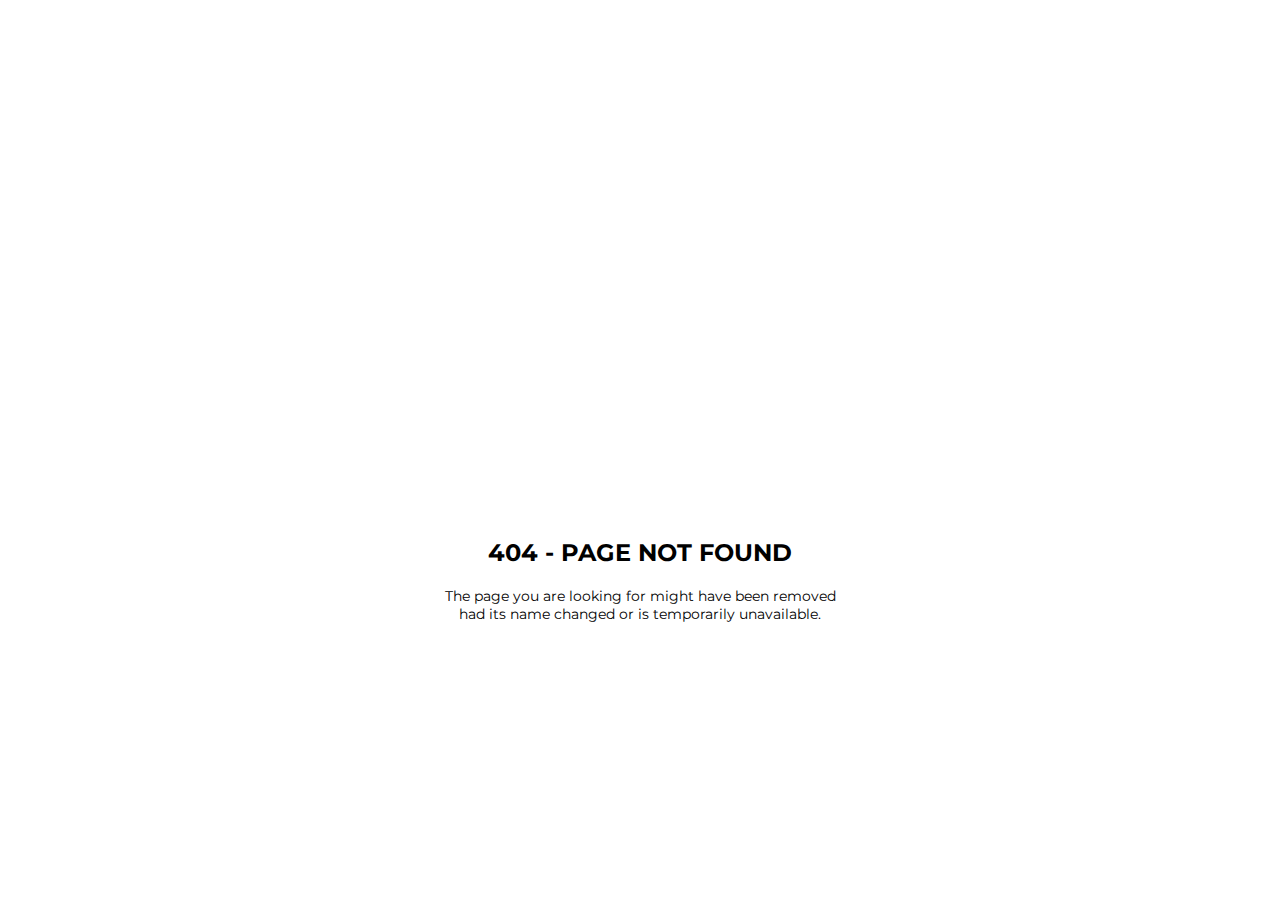
==== commit b0265ef6: "add 404 page for index" ====
--- a/index.html
+++ b/index.html
@@ -1,109 +1,135 @@
-<!doctype html>
-<html lang="en">
-
-<head>
-  <meta charset="utf-8">
-  <meta name="viewport" content="width=device-width, initial-scale=1">
-  <meta name="description" content="">
-  <meta name="author" content="N-Partner, So-Happy-in-NP, Winnie">
-  <title>NP好幸虎 ::: So Happy in NP</title>
-  <link rel="icon" type="image/svg+xml" href="./assets/img/logo.jpeg">
-  <!-- Google Fonts -->
-  <link href="https://fonts.googleapis.com/css?family=Playfair+Display:700,900&display=swap" rel="stylesheet">
-  <link rel="preconnect" href="https://fonts.googleapis.com">
-  <link rel="preconnect" href="https://fonts.gstatic.com" crossorigin>
-  <link
-    href="https://fonts.googleapis.com/css2?family=Architects+Daughter&family=EB+Garamond:wght@700&family=Noto+Serif+TC:wght@900&display=swap"
-    rel="stylesheet">
-  <link rel="stylesheet" type="text/css" href="./assets/css/timeline3.css">
-    <!-- Bootstrap core CSS -->
-  <link href="./assets/css/bootstrap.min.css" rel="stylesheet">
-  <!-- Custom styles for this website -->
-  <link href="./assets/css/blog.css?uptime=20220419v1" rel="stylesheet">
-</head>
-
-<body>
-
-  <div class="container">
-    <header class="blog-header pb-3">
-      <div class="row flex-nowrap justify-content-between align-items-center">
-        <div class="col-4 pt-1"></div>
-        <div class="col-4 text-center">
-          <img class="blog-logo" src="./assets/img/logo.jpeg" alt="So Happy in NP">
-          <!-- <span class="blog-header-logo text-dark"><span class="font-en">NP</span>&nbsp;<span class="font-tc">好幸虎</span></span> -->
-          <!-- <span class="link-secondary font-en-human ms-2">So Happy in NP</span> -->
-        </div>
-        <div class="col-4 d-flex justify-content-end align-items-center">
-        </div>
-      </div>
-    </header>
-    <!-- Nav list -->
-    <!--<div class="nav-scroller py-1 mb-2">
-      <nav class="nav d-flex justify-content-between">
-          <a class="p-2 link-secondary" href="#">Nav</a>
-          <a class="p-2 link-secondary" href="#">Nav</a>
-          <a class="p-2 link-secondary" href="#">Nav</a>
-      </nav>
-    </div> -->
-  </div>
-
-  <main class="container">
-    <!-- 焦點 -->
-    <div class="row mb-2">
-      <div class="col-md-12">
-        <div id='timeline-embed' style="width: 100%; height: 730px"></div>
-      </div>
-    </div>
-
-  </main>
-
-  <footer class="blog-footer">
-    <p>Copyright © 2022 NP好幸虎 | 版權所有</p>
-  </footer>
-  <!-- Back to top -->
-  <a href="#" class="btn btn-outline-secondary btn-lg position-fixed" style="bottom:5%; right:6%;"
-    data-bs-toggle="tooltip" data-bs-placement="top" title="Back to top">
-    <svg xmlns="http://www.w3.org/2000/svg" width="16" height="16" fill="currentColor" class="bi bi-arrow-bar-up"
-      viewBox="0 0 16 16">
-      <path fill-rule="evenodd"
-        d="M8 10a.5.5 0 0 0 .5-.5V3.707l2.146 2.147a.5.5 0 0 0 .708-.708l-3-3a.5.5 0 0 0-.708 0l-3 3a.5.5 0 1 0 .708.708L7.5 3.707V9.5a.5.5 0 0 0 .5.5zm-7 2.5a.5.5 0 0 1 .5-.5h13a.5.5 0 0 1 0 1h-13a.5.5 0 0 1-.5-.5z" />
-    </svg>
-  </a>
-  <script type="text/javascript" src="./assets/js/jquery-3.6.0.min.js"></script>
-  <!-- Bootstrap core JS -->
-  <script src="./assets/js/bootstrap.bundle.min.js"
-    integrity="sha384-MrcW6ZMFYlzcLA8Nl+NtUVF0sA7MsXsP1UyJoMp4YLEuNSfAP+JcXn/tWtIaxVXM"
-    crossorigin="anonymous"></script>
-  <!-- timeline JS -->
-  <script type="text/javascript" src="./assets/js/timeline3.js"></script>
-  <script>
-    var timeline;
-    // http://timeline.knightlab.com/docs/options.html
-    var additionalOptions = {
-      //height: 730,
-      font: 'Default',
-      lang: 'en',
-      initial_zoom: 1,
-      start_at_slide: 1,
-      //timenav_height: 300
-    };
-    var initPage = function () {
-      $.getJSON("./timeline-datas.json?uptime=20220419v1"+parseInt(new Date().getTime()), function (json) {
-        timeline = new TL.Timeline('timeline-embed', json, additionalOptions);
-      });
-    };
-    var docReady = function docReady(fn) {
-      // see if DOM is already available
-      if (document.readyState === 'loading') {
-        document.addEventListener('DOMContentLoaded', fn);
-      } else {
-        setTimeout(fn, 1);
-      }
-    };
-
-    // init timeline
-    docReady(initPage);
-  </script>
-</body>
-
-</html>+<!DOCTYPE html>
+<html lang="en">
+<head>
+	<meta charset="utf-8">
+	<meta http-equiv="X-UA-Compatible" content="IE=edge">
+	<meta name="viewport" content="width=device-width, initial-scale=1">
+	<!-- The above 3 meta tags *must* come first in the head; any other head content must come *after* these tags -->
+
+	<title>404</title>
+
+	<!-- Google font -->
+	<link href="https://fonts.googleapis.com/css?family=Montserrat:400,700,900" rel="stylesheet">
+	<!-- HTML5 shim and Respond.js for IE8 support of HTML5 elements and media queries -->
+	<!-- WARNING: Respond.js doesn't work if you view the page via file:// -->
+	<!--[if lt IE 9]>
+		  <script src="https://oss.maxcdn.com/html5shiv/3.7.3/html5shiv.min.js"></script>
+		  <script src="https://oss.maxcdn.com/respond/1.4.2/respond.min.js"></script>
+		<![endif]-->
+	<style>
+		* {
+		-webkit-box-sizing: border-box;
+				box-sizing: border-box;
+		}
+
+		body {
+		padding: 0;
+		margin: 0;
+		}
+
+		#notfound {
+		position: relative;
+		height: 100vh;
+		}
+
+		#notfound .notfound {
+		position: absolute;
+		left: 50%;
+		top: 50%;
+		-webkit-transform: translate(-50%, -50%);
+			-ms-transform: translate(-50%, -50%);
+				transform: translate(-50%, -50%);
+		}
+
+		.notfound {
+		max-width: 410px;
+		width: 100%;
+		text-align: center;
+		}
+
+		.notfound .notfound-404 {
+		height: 280px;
+		position: relative;
+		z-index: -1;
+		}
+
+		.notfound .notfound-404 h1 {
+		font-family: 'Montserrat', sans-serif;
+		font-size: 230px;
+		margin: 0px;
+		font-weight: 900;
+		position: absolute;
+		left: 50%;
+		-webkit-transform: translateX(-50%);
+			-ms-transform: translateX(-50%);
+				transform: translateX(-50%);
+		background: url('./img/bg-404.jpg') no-repeat;
+		-webkit-background-clip: text;
+		-webkit-text-fill-color: transparent;
+		background-size: cover;
+		background-position: center;
+		}
+
+
+		.notfound h2 {
+		font-family: 'Montserrat', sans-serif;
+		color: #000;
+		font-size: 24px;
+		font-weight: 700;
+		text-transform: uppercase;
+		margin-top: 0;
+		}
+
+		.notfound p {
+		font-family: 'Montserrat', sans-serif;
+		color: #000;
+		font-size: 14px;
+		font-weight: 400;
+		margin-bottom: 20px;
+		margin-top: 0px;
+		}
+
+		.notfound a {
+		font-family: 'Montserrat', sans-serif;
+		font-size: 14px;
+		text-decoration: none;
+		text-transform: uppercase;
+		background: #0046d5;
+		display: inline-block;
+		padding: 15px 30px;
+		border-radius: 40px;
+		color: #fff;
+		font-weight: 700;
+		-webkit-box-shadow: 0px 4px 15px -5px #0046d5;
+				box-shadow: 0px 4px 15px -5px #0046d5;
+		}
+
+
+		@media only screen and (max-width: 767px) {
+			.notfound .notfound-404 {
+			height: 142px;
+			}
+			.notfound .notfound-404 h1 {
+			font-size: 112px;
+			}
+		}
+
+	</style>
+</head>
+
+<body>
+
+	<div id="notfound">
+		<div class="notfound">
+			<div class="notfound-404">
+				<h1>Oops!</h1>
+			</div>
+			<h2>404 - Page not found</h2>
+			<p>The page you are looking for might have been removed had its name changed or is temporarily unavailable.</p>
+			<a href="#" style="display: none;">Go To Homepage</a>
+		</div>
+	</div>
+
+</body>
+
+</html>
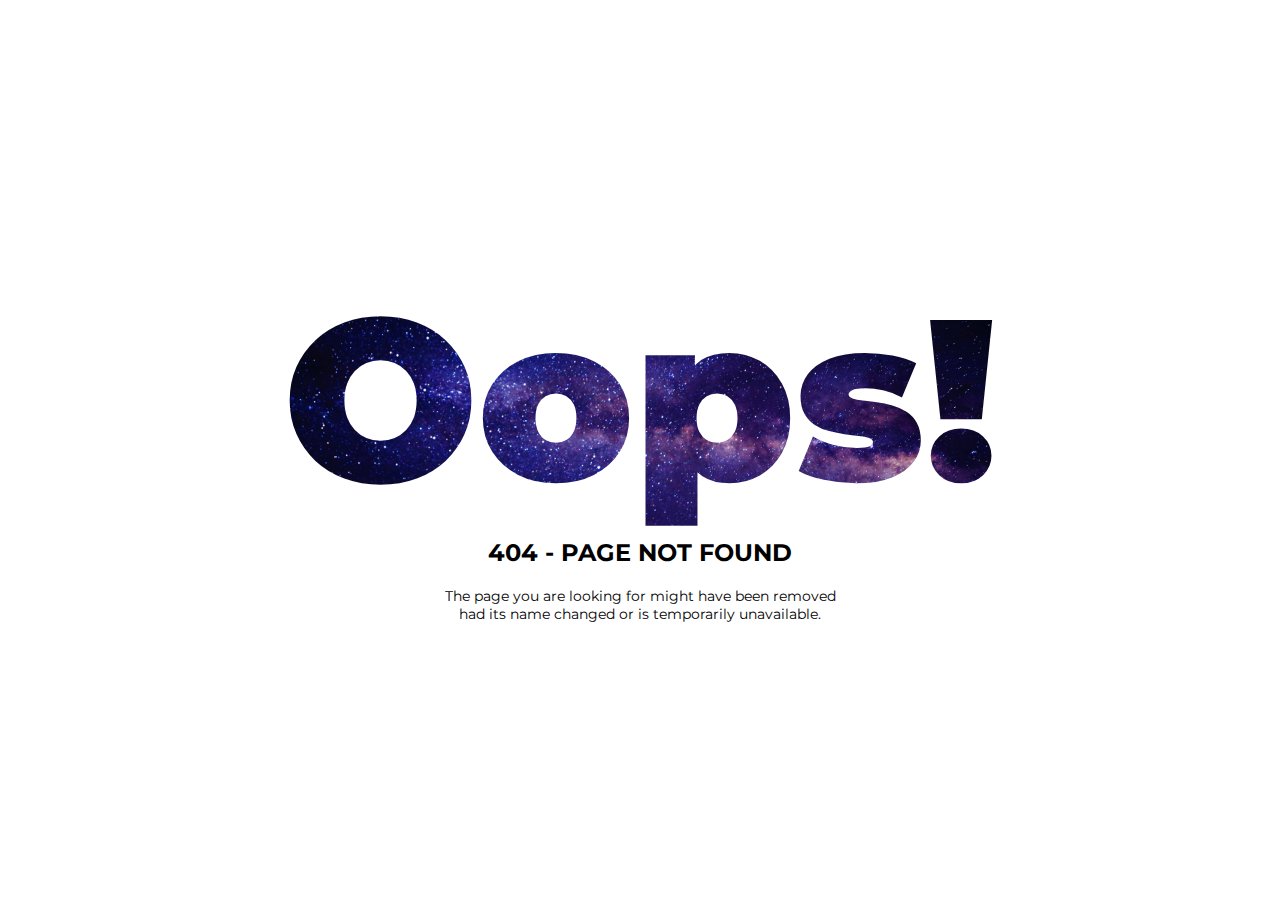
==== commit ee09654d: "update 404 image path" ====
--- a/index.html
+++ b/index.html
@@ -63,7 +63,7 @@
 		-webkit-transform: translateX(-50%);
 			-ms-transform: translateX(-50%);
 				transform: translateX(-50%);
-		background: url('./img/bg-404.jpg') no-repeat;
+		background: url('./assets/img/bg-404.jpg') no-repeat;
 		-webkit-background-clip: text;
 		-webkit-text-fill-color: transparent;
 		background-size: cover;
